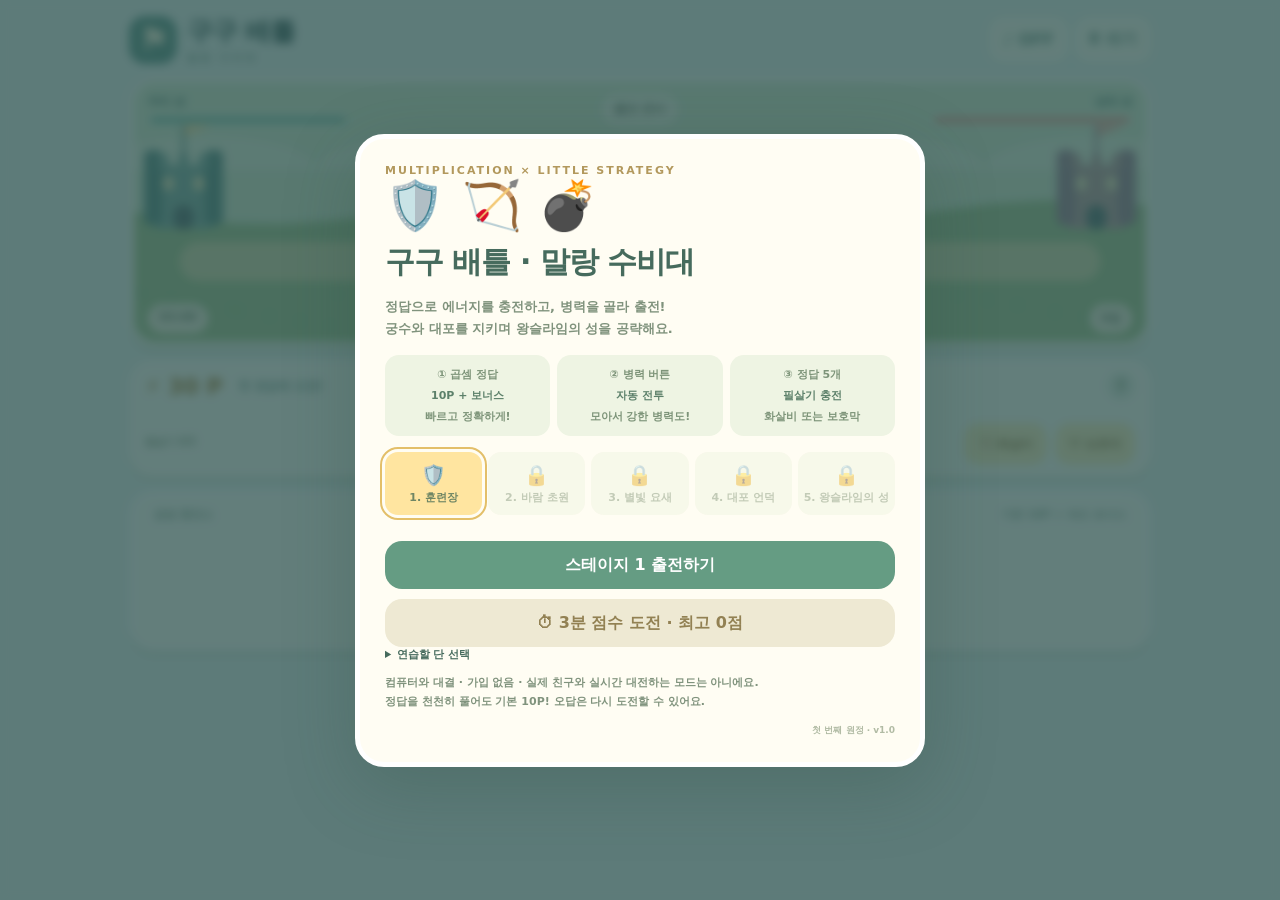
==== battle.html @ a647d6d7 "Add multiplication battle with stages and boss" ====
<!doctype html><html lang="ko"><head><meta charset="utf-8"><meta name="viewport" content="width=device-width,initial-scale=1,viewport-fit=cover"><title>구구 배틀 · 말랑 수비대</title><style>*{box-sizing:border-box}body{margin:0;background:#eaf3ed;color:#2f514d;font-family:'Malgun Gothic',system-ui,sans-serif;font-weight:600}button{font:inherit;cursor:pointer;border:0;touch-action:manipulation;-webkit-tap-highlight-color:transparent}button:focus-visible{outline:3px solid #418dce;outline-offset:3px}button:disabled{opacity:.42;cursor:default}.game{max-width:1050px;margin:auto;padding:14px}header{display:flex;justify-content:space-between;align-items:center;margin-bottom:12px}.logo{display:flex;align-items:center;gap:10px;font-size:26px;font-weight:1000;letter-spacing:-1px}.logo>span{background:#5c9585;color:#fff8dc;border-radius:16px;width:48px;height:48px;display:grid;place-items:center;font-size:31px}.logo small{display:block;font-size:10px;letter-spacing:3px;color:#7b9d8b;margin-top:2px}.top-actions{display:flex;gap:7px}.top-actions button{background:#fffdf0;color:#648b79;border-radius:15px;padding:12px 14px;min-height:42px}.battlefield{position:relative;border:5px solid #fffdf3;border-radius:27px;overflow:hidden;box-shadow:0 6px #d6e2d2;background:#d8e8bb}canvas{display:block;width:100%;height:260px}.battle-top{position:absolute;top:12px;left:14px;right:14px;display:flex;justify-content:space-between;align-items:start;gap:10px;pointer-events:none}.castle-status{width:25%;max-width:200px;font-size:11px;color:#3f6e5f}.castle-status span{display:block;margin-bottom:6px}.health{height:10px;background:#fff9e1;border:2px solid #fffdf5;border-radius:12px;overflow:hidden}.health i{display:block;height:100%;width:100%;background:#65b798;transition:width .2s}.enemy{text-align:right}.enemy .health i{background:#dd967e}.stage-name{font-size:12px;background:#fffbeecc;border-radius:20px;padding:7px 12px;text-align:center;color:#73836a}.battle-bottom{position:absolute;bottom:9px;left:14px;right:14px;display:flex;justify-content:space-between;gap:10px;font-size:12px;color:#607656}#timer,#score{background:#fff8e7e8;padding:6px 11px;border-radius:15px;font-weight:900}#battle-note{align-self:center;font-size:11px;text-align:center}.command{background:#fffdf4;border-radius:23px;margin-top:13px;padding:12px 16px;box-shadow:0 4px #d6e2d2}.resource{display:flex;align-items:center;gap:15px;margin-bottom:10px}.resource strong{color:#aa7d30;font-size:22px}.resource span{font-size:12px;color:#7b9d8d;flex:1}.resource button{border-radius:50%;width:28px;height:28px;background:#e5eee0;color:#738a68}.troops{display:grid;grid-template-columns:repeat(5,1fr);gap:8px}.troop{position:relative;border:2px solid #e4ead5;border-radius:17px;background:#f0f5e6;color:#547364;padding:8px 5px;min-height:86px;box-shadow:0 3px #dbe4cf}.troop .icon{display:block;font-size:27px;margin-bottom:3px}.troop b{display:block;font-size:12px}.troop small{display:block;font-size:11px;margin-top:4px;color:#ab8b50}.troop.locked{background:#edf0e7;box-shadow:none}.specials{display:flex;gap:8px;align-items:center;margin-top:13px}.specials button{padding:10px 14px;border-radius:15px;background:#fff0bd;color:#9f8046;font-size:12px;min-height:42px}.charge{flex:1;font-size:10px;color:#879a7c}.charge>div{display:flex;gap:4px;margin-top:5px}.charge i{height:8px;flex:1;border-radius:7px;background:#e9eedd}.charge i.on{background:#edbe5c}.quiz{background:#fffdf5;border:3px solid #fff;border-radius:25px;margin-top:13px;padding:14px 22px;box-shadow:0 5px #d6e2d2}.quiz-head{display:flex;justify-content:space-between;color:#89a28b;font-size:11px}.equation{text-align:center;font-size:46px;font-weight:1000;letter-spacing:2px;margin:8px 0 13px;color:#365d54}.answers{display:grid;grid-template-columns:repeat(3,1fr);gap:12px}.answer{border:3px solid #fff;border-radius:18px;background:#dff0dd;box-shadow:0 4px #bcd6ba;font-size:29px;color:#477562;min-height:62px;font-weight:900}.answer.wrong{background:#f2dcd1;box-shadow:none}.answer.correct{background:#ffe7a3;color:#94702d}.feedback{min-height:29px;text-align:center;font-size:12px;padding-top:11px;color:#7e9984}footer{font-size:10px;text-align:center;color:#92a290;margin-top:12px}dialog{width:min(570px,calc(100% - 24px));max-height:92dvh;overflow:auto;border:5px solid #fff;border-radius:29px;padding:25px;background:#fffdf3;color:#466b5d;box-shadow:0 20px 70px #294e4044}dialog::backdrop{background:#284d4db8;backdrop-filter:blur(5px)}dialog h1{font-size:30px;letter-spacing:-1px;margin:8px 0}dialog h2{margin:8px 0;font-size:24px}dialog p{font-size:13px;line-height:1.75;color:#80937d}dialog .eyebrow{font-size:11px;color:#b2985c;letter-spacing:2px}.hero-icon{font-size:48px}.stage-grid{display:grid;grid-template-columns:repeat(5,1fr);gap:6px;margin:16px 0}.stage-grid button{background:#edf2dd;border-radius:13px;min-height:63px;color:#6f8664;font-size:11px;padding:7px 3px}.stage-grid button.chosen{background:#ffe5a0;outline:2px solid #e3bf69}.stage-grid button b{display:block;font-size:20px;margin-bottom:3px}.primary,.secondary{width:100%;min-height:48px;border-radius:17px;padding:12px;margin-top:10px;background:#659c83;color:white}.secondary{background:#eee9d3;color:#928153}.instructions{display:grid;grid-template-columns:repeat(3,1fr);gap:7px;margin:14px 0}.instructions div{background:#eef4e3;border-radius:14px;text-align:center;padding:12px 4px;font-size:11px;color:#7d9479}.instructions b{display:block;color:#5c806a;margin:6px 0}.dan-options{display:flex;flex-wrap:wrap;gap:6px;margin:10px 0}.dan-options label{font-size:12px;border-radius:10px;background:#edf2df;padding:8px}.dan-options input{accent-color:#669e84}.record{padding:14px;background:#eff4e1;border-radius:17px;font-size:13px;line-height:1.8}.record strong{font-size:30px;color:#b49146}.muted{font-size:11px!important}.new-unit{text-align:center;background:#fff1c5;padding:15px;border-radius:20px;margin:15px 0}.new-unit .big{font-size:40px}.version{text-align:right;font-size:9px;color:#b1bba4;margin-top:12px}
@media(max-width:700px){.game{padding:8px;max-width:600px}header{margin-bottom:8px}.logo{font-size:22px}.logo>span{width:40px;height:40px;font-size:26px}.top-actions button{padding:9px 11px;font-size:11px;min-height:38px}.battlefield{border-width:3px;border-radius:22px}canvas{height:clamp(170px,29dvh,260px)}.battle-top{top:9px;left:10px;right:10px;gap:6px}.stage-name{font-size:10px;padding:6px 8px}.castle-status{width:27%;font-size:10px}.health{height:9px}.battle-bottom{left:9px;right:9px;bottom:7px;font-size:10px}#timer,#score{padding:5px 8px}#battle-note{font-size:9px;max-width:50%}.command{padding:10px;margin-top:9px;border-radius:20px}.resource{margin-bottom:7px;gap:10px}.resource strong{font-size:19px}.resource span{font-size:10px}.troops{gap:5px}.troop{min-height:73px;padding:6px 2px;border-radius:13px}.troop .icon{font-size:23px}.troop b{font-size:10px}.troop small{font-size:9px}.specials{gap:6px;margin-top:10px}.specials button{font-size:11px;padding:9px;min-height:39px}.quiz{margin-top:9px;padding:11px 13px;border-radius:21px}.equation{font-size:39px;margin:7px 0 12px}.quiz-head{font-size:9px}.answers{gap:8px}.answer{min-height:58px;font-size:27px;border-radius:15px}.feedback{font-size:11px;min-height:33px;padding-top:10px}footer{font-size:9px;margin-top:10px}dialog{padding:20px}dialog h1{font-size:27px}.stage-grid button{font-size:10px}.instructions div{font-size:10px}}
@media(max-height:700px) and (orientation:portrait){canvas{height:160px}.troop{min-height:65px}.troop .icon{font-size:19px}.equation{font-size:34px;margin:4px 0 8px}.answer{min-height:49px}.feedback{min-height:27px}.command{padding:8px}.specials{margin-top:7px}.quiz{padding:9px 12px}footer{display:none}}
@media(prefers-reduced-motion:reduce){*{transition:none!important}}
@media(min-width:701px) and (max-height:850px){.game{padding:10px}header{margin-bottom:8px}.logo{font-size:22px}.logo>span{width:40px;height:40px}canvas{height:190px}.command{padding:10px 14px;margin-top:10px}.resource{margin-bottom:7px}.troop{min-height:70px;padding:5px}.troop .icon{font-size:23px}.specials{margin-top:9px}.quiz{padding:10px 18px;margin-top:10px}.equation{font-size:36px;margin:5px 0 8px}.answer{min-height:53px}.feedback{min-height:27px;font-size:11px}footer{margin-top:9px}}
</style></head><body><div class="game"><header><div class="logo"><span>⚑</span><div>구구 배틀<small>말랑 수비대</small></div></div><div class="top-actions"><button id="sound" aria-label="소리 켜기">♪ OFF</button><button id="pause">Ⅱ 쉬기</button></div></header><section class="battlefield"><div class="battle-top"><div class="castle-status"><span>우리 성 <b id="hp-text"></b></span><div class="health"><i id="hp"></i></div></div><div class="stage-name" id="stage-name">출전 준비</div><div class="castle-status enemy"><span id="enemy-title">상대 성</span><div class="health"><i id="enemy-hp"></i></div></div></div><canvas id="field" aria-label="아군과 상대가 자동으로 전투하는 전장"></canvas><div class="battle-bottom"><span id="timer">03:00</span><span id="battle-note">곱셈으로 우리 수비대를 출전시켜요</span><span id="score">0점</span></div></section><section class="command"><div class="resource"><strong id="points">⚡ 30 P</strong><span id="combo">첫 정답에 도전!</span><button id="help">?</button></div><div class="troops" id="troops"></div><div class="specials"><div class="charge"><span>필살기 <b id="charge-text">0/5</b></span><div id="charge"></div></div><button id="rain">🏹 화살비</button><button id="shield">🛡 보호막</button></div></section><section class="quiz"><div class="quiz-head"><span>곱셈 충전소</span><span id="speed">기본 10P + 속도 보너스</span></div><div id="equation" class="equation">준비됐나요?</div><div class="answers" id="answers"></div><div class="feedback" id="feedback" role="status" aria-live="polite">정답을 맞히면 병력을 보낼 수 있어요.</div></section><footer>정확하게 풀고, 병력을 골라 출전! <span id="save-note">기록은 이 브라우저에 저장돼요.</span></footer></div><dialog id="dialog"></dialog><script>'use strict';
const Battle=(()=>{
 const units=[{name:'병사',icon:'🛡️',cost:12,hp:72,damage:11,range:31,speed:34,rate:1.15},{name:'궁수',icon:'🏹',cost:24,hp:48,damage:17,range:155,speed:27,rate:1.35},{name:'블래스터',icon:'🔫',cost:38,hp:68,damage:15,range:125,speed:29,rate:.65},{name:'대포',icon:'💣',cost:60,hp:115,damage:43,range:205,speed:17,rate:2.1,splash:65},{name:'로켓 포대',icon:'🚀',cost:90,hp:145,damage:78,range:235,speed:14,rate:3,splash:95}];
 const stages=['훈련장','바람 초원','별빛 요새','대포 언덕','왕슬라임의 성'];
 function fresh(stage=1,mode='campaign',dans=[2,3,4,5,6,7,8,9]){return{stage,mode,dans,time:180,elapsed:0,points:30,score:0,correct:0,attempts:0,combo:0,bestCombo:0,energy:0,hp:340,maxHp:340,enemyHp:170+stage*55,enemyMax:170+stage*55,army:[],shots:[],sparks:[],nextId:0,spawn:10,q:null,ended:null,shield:0,flash:0,wave:1,bossMade:false,bossDefeated:false,deployed:0};}
 function question(s,rng=Math.random){let a=s.dans[Math.floor(rng()*s.dans.length)],b=2+Math.floor(rng()*8),answer=a*b,wrong=[...new Set([answer+a,Math.max(1,answer-a),answer+b,Math.max(1,answer-b)])].filter(x=>x!==answer);let choices=[answer,...wrong.slice(0,2)];for(let i=2;i>0;i--){let j=Math.floor(rng()*(i+1));[choices[i],choices[j]]=[choices[j],choices[i]];}s.q={a,b,answer,choices,age:0,disabled:[],locked:false};return s.q;}
 function answer(s,n){let q=s.q;if(s.ended||!q||q.locked||!q.choices.includes(n)||q.disabled.includes(n))return null;s.attempts++;if(n!==q.answer){q.disabled.push(n);s.combo=0;return{ok:false,hint:q.disabled.length>=2?`${q.a}씩 ${q.b}묶음 = ${q.answer}`:`${q.a} × ${q.b-1} = ${q.a*(q.b-1)}, 여기에 ${q.a}을 더해요.`};}q.locked=true;s.correct++;s.combo++;s.bestCombo=Math.max(s.bestCombo,s.combo);let speed=q.disabled.length?0:q.age<=3?5:q.age<=6?2:0,combo=s.combo%5===0?8:s.combo%3===0?4:0,points=10+speed+combo;s.points+=points;s.score+=100+speed*10+combo*5;s.energy=Math.min(5,s.energy+1);return{ok:true,points,speed,combo};}
 function level(s){return s.mode==='challenge'?Math.min(5,1+Math.floor(s.elapsed/30)):s.stage;}
 function spawn(s,type,side=1,boss=false){let u=units[type],scale=side===1?1+(level(s)-1)*.12: .72+(s.stage-1)*.11+(s.wave-1)*.08,entity={id:s.nextId++,type,side,x:side===1?95:905,hp:u.hp*scale,max:u.hp*scale,damage:u.damage*scale,range:u.range,speed:u.speed,rate:u.rate,cool:.2,boss,hit:0};if(boss){entity.hp=entity.max=390;entity.damage=21;entity.speed=12;entity.range=44;entity.rate=1.5;}s.army.push(entity);return entity;}
 function deploy(s,type){if(s.ended||type<0||type>=level(s)||s.points<units[type].cost||s.army.filter(u=>u.side===1).length>=14)return false;s.points-=units[type].cost;s.deployed++;spawn(s,type);return true;}
 function special(s,type){if(s.ended||s.energy<5||!['rain','shield'].includes(type))return false;s.energy=0;s.flash=1.5;if(type==='shield')s.shield=9;else{for(let u of s.army)if(u.side===-1){u.hp-=u.boss?100:85;u.hit=.3;}s.enemyHp-=22;}return true;}
 function step(s,dt,rng=Math.random){if(s.ended)return;s.time=Math.max(0,s.time-dt);s.elapsed+=dt;if(s.q)s.q.age+=dt;s.shield=Math.max(0,s.shield-dt);s.flash=Math.max(0,s.flash-dt);s.spawn-=dt;
 if(s.stage===5&&!s.bossMade){spawn(s,0,-1,true);s.bossMade=true;}
 if(s.spawn<=0){let limit=s.mode==='challenge'?level(s):s.stage;spawn(s,Math.floor(rng()*Math.min(limit,3)),-1);s.spawn=Math.max(3.6,8-s.stage*.5-s.wave*.2);}
 for(let u of s.army){if(u.hp<=0)continue;u.cool-=dt;u.hit=Math.max(0,u.hit-dt);let targets=s.army.filter(v=>v.side!==u.side&&v.hp>0).sort((a,b)=>Math.abs(a.x-u.x)-Math.abs(b.x-u.x)),target=targets[0],castle=u.side===1?925:75,distance=target?Math.abs(target.x-u.x):Math.abs(castle-u.x);if(distance<=u.range){if(u.cool<=0){u.cool=u.rate;let damage=u.damage*(u.side===-1&&s.shield>0?.25:1),tx=target?target.x:castle;s.shots.push({x:u.x,to:tx,side:u.side,type:u.type,life:.28,max:.28});if(target){target.hp-=damage;target.hit=.25;if(units[u.type].splash)for(let v of targets.slice(1))if(Math.abs(v.x-target.x)<units[u.type].splash)v.hp-=damage*.55;}else if(u.side===1)s.enemyHp-=damage;else s.hp-=damage;}}else u.x+=u.side*u.speed*dt;}
 s.army=s.army.filter(u=>{if(u.hp>0)return true;if(u.side===-1){s.score+=u.boss?400:20;if(u.boss)s.bossDefeated=true;s.sparks.push({x:u.x,life:.6});}return false;});for(let a of s.shots)a.life-=dt;s.shots=s.shots.filter(a=>a.life>0);for(let a of s.sparks)a.life-=dt;s.sparks=s.sparks.filter(a=>a.life>0);
 if(s.hp<=0)s.ended='defeat';else if(s.enemyHp<=0&&(!s.bossMade||s.bossDefeated)){if(s.mode==='challenge'){s.score+=300;s.wave++;s.enemyMax+=55;s.enemyHp=s.enemyMax;s.points+=20;}else{s.score+=Math.round(s.time)*3+300;s.ended='victory';}}else if(s.time<=0)s.ended=s.mode==='challenge'?'complete':'timeout';
 }
 return{units,stages,fresh,question,answer,level,spawn,deploy,special,step};
})();
if(typeof module!=='undefined')module.exports=Battle;
</script><script>'use strict';
const $=id=>document.getElementById(id),KEY='gugu-battle-v1';let store={unlocked:1,best:0,stars:{},dans:[2,3,4,5,6,7,8,9]},storage=true;
try{let old=JSON.parse(localStorage.getItem(KEY)||'null');if(old)store={...store,...old};}catch(e){storage=false;}
store.unlocked=Math.max(1,Math.min(5,Number(store.unlocked)||1));store.dans=store.dans.filter(n=>Number.isInteger(n)&&n>=2&&n<=9);if(!store.dans.length)store.dans=[2,3,4,5,6,7,8,9];
let spriteScale=1;let s=null,selected=store.unlocked,paused=true,last=0,waitNext=0,finished=false,audio=null,sound=false,notice='',lastUI='',troopUI='',answerUI='',remainingUI='';const canvas=$('field'),ctx=canvas.getContext('2d'),dialog=$('dialog');
function save(){try{localStorage.setItem(KEY,JSON.stringify(store));}catch(e){storage=false;}$('save-note').textContent=storage?'기록은 이 브라우저에 저장돼요.':'저장 불가 · 현재 게임은 계속할 수 있어요.';}
function beep(freq=660){if(!sound)return;try{audio ||= new (window.AudioContext||window.webkitAudioContext)();audio.resume();let o=audio.createOscillator(),g=audio.createGain();o.connect(g);g.connect(audio.destination);o.frequency.value=freq;g.gain.setValueAtTime(.035,audio.currentTime);g.gain.exponentialRampToValueAtTime(.001,audio.currentTime+.12);o.start();o.stop(audio.currentTime+.12);}catch(e){}}
function show(html){paused=true;dialog.innerHTML=html;dialog.showModal();}
function close(){dialog.close();paused=!s||!!s.ended;last=performance.now();}
function menu(){show(`<div class="eyebrow">MULTIPLICATION × LITTLE STRATEGY</div><div class="hero-icon">🛡️ 🏹 💣</div><h1>구구 배틀 · 말랑 수비대</h1><p>정답으로 에너지를 충전하고, 병력을 골라 출전!<br>궁수와 대포를 지키며 왕슬라임의 성을 공략해요.</p><div class="instructions"><div>① 곱셈 정답<b>10P + 보너스</b>빠르고 정확하게!</div><div>② 병력 버튼<b>자동 전투</b>모아서 강한 병력도!</div><div>③ 정답 5개<b>필살기 충전</b>화살비 또는 보호막</div></div><div class="stage-grid">${Battle.stages.map((name,i)=>`<button data-stage="${i+1}" class="${selected===i+1?'chosen':''}" ${i+1>store.unlocked?'disabled':''}><b>${i+1>store.unlocked?'🔒':Battle.units[i].icon}</b>${i+1}. ${name}${store.stars[i+1]?' ★':''}</button>`).join('')}</div><button class="primary" data-action="start">스테이지 ${selected} 출전하기</button><button class="secondary" data-action="challenge">⏱ 3분 점수 도전 · 최고 ${store.best.toLocaleString()}점</button><details><summary class="muted">연습할 단 선택</summary><div class="dan-options">${[2,3,4,5,6,7,8,9].map(n=>`<label><input name="dan" type="checkbox" value="${n}" ${store.dans.includes(n)?'checked':''}>${n}단</label>`).join('')}</div><p class="muted">다음 출전에 적용해요. 기록 경쟁은 같은 단으로 비교해요.</p></details><p class="muted">컴퓨터와 대결 · 가입 없음 · 실제 친구와 실시간 대전하는 모드는 아니에요.<br>정답을 천천히 풀어도 기본 10P! 오답은 다시 도전할 수 있어요.</p><div class="version">첫 번째 원정 · v1.0</div>`);}
function start(mode){let ds=[...dialog.querySelectorAll('input[name=dan]:checked')].map(n=>+n.value);if(dialog.querySelector('input[name=dan]')){if(!ds.length){let p=document.createElement('p');p.textContent='연습할 단을 하나 이상 골라 주세요.';dialog.append(p);return;}store.dans=ds;}save();s=Battle.fresh(mode==='challenge'?1:selected,mode,store.dans);Battle.question(s);finished=false;waitNext=0;lastUI=troopUI=answerUI='';notice='병사 버튼을 눌러 첫 수비대를 보내세요!';close();render();}
function choose(n){if(paused||waitNext>0||!s)return;let r=Battle.answer(s,n);if(!r)return;if(r.ok){waitNext=.45;notice='정답! +'+r.points+'P'+(r.speed?' · 속도 +'+r.speed:'')+(r.combo?' · 콤보 +'+r.combo:'');beep(720);answerUI='';}else{notice='다시 생각해요 · '+r.hint;beep(260);answerUI='';}render();}
function render(){if(!s)return;let lv=Battle.level(s);$('points').textContent='⚡ '+s.points+' P';$('combo').textContent=s.combo?s.combo+'연속 정답'+(s.combo>=3?' 🔥':''):'정확하게 풀어 충전!';$('hp-text').textContent=Math.max(0,Math.ceil(s.hp));$('hp').style.width=Math.max(0,s.hp/s.maxHp*100)+'%';$('enemy-hp').style.width=Math.max(0,s.enemyHp/s.enemyMax*100)+'%';$('enemy-title').textContent=s.stage===5?'왕슬라임의 성':'상대 성';$('stage-name').textContent=s.mode==='challenge'?'점수 도전 · 전투력 Lv.'+lv:'STAGE '+s.stage+' · '+Battle.stages[s.stage-1];$('timer').textContent=String(Math.floor(Math.ceil(s.time)/60)).padStart(2,'0')+':'+String(Math.ceil(s.time)%60).padStart(2,'0');$('score').textContent=s.score.toLocaleString()+'점';$('battle-note').textContent=s.shield>0?'보호막! 피해 75% 감소 · '+Math.ceil(s.shield)+'초':s.bossMade&&!s.bossDefeated?'왕슬라임 등장! 병사로 앞을 지켜요.':'아군 전투력 +'+Math.round((lv-1)*12)+'% · '+(s.mode==='challenge'?'공세 '+s.wave:Battle.units[lv-1].name+'까지 출전');
 let tu=lv+'|'+Battle.units.map((u,i)=>s.points>=u.cost?'1':'0').join('')+'|'+(s.army.filter(u=>u.side===1).length>=14);if(tu!==troopUI){troopUI=tu;$('troops').innerHTML=Battle.units.map((u,i)=>`<button class="troop ${i>=lv?'locked':''}" data-unit="${i}" ${i>=lv||s.points<u.cost||s.army.filter(u=>u.side===1).length>=14?'disabled':''} aria-label="${u.name} 출전 ${i>=lv?'잠김':u.cost+' 포인트'}"><span class="icon">${i>=lv?'🔒':u.icon}</span><b>${u.name}</b><small>${i>=lv?'Lv.'+(i+1)+' 해금':u.cost+' P'}</small></button>`).join('');}
 $('charge-text').textContent=s.energy+'/5';$('charge').innerHTML=Array.from({length:5},(_,i)=>`<i class="${i<s.energy?'on':''}"></i>`).join('');$('rain').disabled=$('shield').disabled=s.energy<5;let q=s.q;if(q){$('equation').textContent=q.a+' × '+q.b+' = ?';$('speed').textContent=q.locked?'충전 완료!':q.age<=3?'⚡ 빠른 정답 +5P':q.age<=6?'⚡ 정답 보너스 +2P':'차근차근 · 정답은 기본 10P';let au=q.a+'|'+q.b+'|'+q.choices+'|'+q.disabled+'|'+q.locked;if(au!==answerUI){answerUI=au;$('answers').innerHTML=q.choices.map(n=>`<button class="answer ${q.disabled.includes(n)?'wrong':''} ${q.locked&&n===q.answer?'correct':''}" data-answer="${n}" ${q.disabled.includes(n)||q.locked?'disabled':''}>${n}</button>`).join('');}}$('feedback').textContent=notice;}
function result(){if(finished)return;finished=true;paused=true;let win=s.ended==='victory',accuracy=s.attempts?Math.round(s.correct/s.attempts*100):0;if(win){store.stars[s.stage]=true;store.unlocked=Math.max(store.unlocked,Math.min(5,s.stage+1));}if(s.mode==='challenge')store.best=Math.max(store.best,s.score);save();let next=win&&s.stage<5;show(`<div class="hero-icon">${win?'🏆':s.ended==='complete'?'⭐':'🛡️'}</div><h1>${win?s.stage===5?'왕슬라임 공략 성공!':'스테이지 승리!':s.ended==='complete'?'3분 도전 완료!':s.ended==='timeout'?'작전 시간 종료':'다음 작전에서 다시 도전!'}</h1><div class="record"><strong>${s.score.toLocaleString()}점</strong><br>정답 ${s.correct}개 · 정답률 ${accuracy}%<br>최고 ${s.bestCombo}연속 정답 · 병력 ${s.deployed}회 출전</div>${next?`<div class="new-unit"><div class="big">${Battle.units[s.stage].icon}</div><b>${Battle.units[s.stage].name} 해금!</b><p>다음 스테이지에서 아군 체력·공격력도 12%p 상승해요.</p></div>`:win?'<p>모든 병종이 열렸어요. 이제 3분 도전에서 최고 점수에 도전해요!</p>':'<p>병사로 앞을 지키고, 궁수·대포를 뒤에 배치해 보세요.<br>필살기는 정답 5개마다 다시 충전돼요.</p>'}<button class="primary" data-action="${next?'next':'retry'}">${next?'다음 스테이지로':'같은 조건으로 다시 도전'}</button><button class="secondary" data-action="menu">작전 지도</button>`);}
function help(){show('<h2>작전 설명서</h2><p>① 곱셈 정답으로 기본 10P를 얻어요. 첫 시도에서 3초 안에 맞히면 +5P, 6초 안에는 +2P예요.</p><p>② 3연속 정답마다 +4P, 5연속 정답마다 +8P예요. 오답은 포인트 차감 없이 다시 도전! 연속 기록은 새로 시작해요.</p><p>③ 병력 버튼을 눌러 출전시켜요. 병사는 앞에서 버티고, 궁수와 대포는 뒤에서 공격해요. 한 번에 아군 14명까지 출전할 수 있어요.</p><p>④ 정답 5개로 필살기를 충전해요. 화살비는 적 전체 공격, 보호막은 9초 동안 받는 피해를 75% 줄여요. 하나를 쓰면 다시 충전해야 해요.</p><p>⑤ 스테이지가 오르면 새 병종과 전투력 보너스가 열려요. 마지막 성에는 왕슬라임이 등장해요!</p><p>3분 도전에서는 30초마다 병종이 열려요. 성을 공략하면 다음 공세! 점수는 포인트를 사용해도 줄지 않아요.</p><button class="primary" data-action="resume">전투로 돌아가기</button>');}
document.addEventListener('click',e=>{let b=e.target.closest('button');if(!b||b.disabled)return;if(b.dataset.answer!==undefined)return choose(+b.dataset.answer);if(b.dataset.unit!==undefined){if(!paused&&Battle.deploy(s,+b.dataset.unit)){notice=Battle.units[+b.dataset.unit].name+' 출전!';beep(450);render();}return;}if(b.dataset.stage){selected=+b.dataset.stage;menu();return;}let a=b.dataset.action;if(a==='start')start('campaign');if(a==='challenge')start('challenge');if(a==='menu')menu();if(a==='resume')close();if(a==='retry'){selected=s.stage;start(s.mode);}if(a==='next'){selected=Math.min(5,s.stage+1);start('campaign');}});
$('rain').onclick=()=>{if(!paused&&Battle.special(s,'rain')){notice='화살비! 모든 적에게 집중 공격!';beep(900);render();}};$('shield').onclick=()=>{if(!paused&&Battle.special(s,'shield')){notice='보호막! 9초 동안 아군과 성을 보호해요.';beep(520);render();}};$('help').onclick=()=>{if(s&&!s.ended)help();};$('pause').onclick=()=>{if(!s||s.ended)return menu();show('<h2>잠시 쉬어 가요</h2><p>전투와 문제 시간이 모두 멈췄어요.</p><button class="primary" data-action="resume">계속하기</button><button class="secondary" data-action="menu">작전 지도 · 현재 전투 나가기</button>');};$('sound').onclick=()=>{sound=!sound;$('sound').textContent=sound?'♪ ON':'♪ OFF';$('sound').setAttribute('aria-label',sound?'소리 끄기':'소리 켜기');beep();};dialog.addEventListener('cancel',e=>{e.preventDefault();if(s&&!s.ended)close();});document.addEventListener('visibilitychange',()=>{if(document.hidden&&s&&!s.ended&&!dialog.open)$('pause').click();});
function round(x,y,w,h,r,color){ctx.fillStyle=color;ctx.beginPath();ctx.roundRect(x,y,w,h,r);ctx.fill();}
function dot(x,y,r,color){ctx.fillStyle=color;ctx.beginPath();ctx.arc(x,y,r,0,Math.PI*2);ctx.fill();}
const palettes=[['#d9ecce','#a4c68b','#84b485'],['#e9edc1','#bbcc86','#96b474'],['#dddcef','#b4bdd4','#8d9bb8'],['#eddfc5','#c6b08a','#a99473'],['#dcd9ee','#acacd0','#8d8fb3']];
function castle(x,side,lv){let color=side===1?'#7eada0':'#bd9b9b',trim=side===1?'#568b81':'#9f7f90',y=116;ctx.save();ctx.translate(x,y);ctx.scale(Math.max(1,spriteScale*.8),1);round(-31,-33,62,64,7,color);round(-39,-48,18,75,6,trim);round(21,-48,18,75,6,trim);for(let j=-1;j<=1;j++)round(j*20-5,-44,10,15,2,color);round(-10,7,20,25,10,'#526b6c');round(-20,-21,10,13,4,'#f5edbc');round(10,-21,10,13,4,'#f5edbc');ctx.strokeStyle=trim;ctx.lineWidth=3;ctx.beginPath();ctx.moveTo(0,-41);ctx.lineTo(0,-78-lv*2);ctx.stroke();ctx.fillStyle=side===1?'#ffe2a0':'#eeae9d';ctx.beginPath();ctx.moveTo(1,-79-lv*2);ctx.lineTo(27,-70-lv*2);ctx.lineTo(1,-60-lv*2);ctx.fill();if(lv>=3){dot(-30,-53,10,'#fff0b9');dot(30,-53,10,'#fff0b9');}if(lv>=5){ctx.fillStyle='#e9c370';ctx.font='22px sans-serif';ctx.textAlign='center';ctx.fillText('♛',0,-43);}ctx.restore();}
function unit(u,t){let y=147+(u.id%3)*8,bob=Math.sin(t*.006+u.id)*1.5;ctx.save();ctx.translate(u.x,y+bob);ctx.scale(u.side*spriteScale,1);let body=u.side===1?'#73ad9a':'#dba08c',dark=u.side===1?'#4f887e':'#ad817c';dot(0,7,13,'#375c4220');if(u.boss){ctx.fillStyle='#a99aca';ctx.beginPath();ctx.ellipse(0,-12,29,33,0,Math.PI,Math.PI*2);ctx.lineTo(29,10);ctx.quadraticCurveTo(0,20,-29,10);ctx.closePath();ctx.fill();dot(-10,-9,3,'#615976');dot(10,-9,3,'#615976');ctx.fillStyle='#f0cf7c';ctx.beginPath();ctx.moveTo(-17,-44);ctx.lineTo(-17,-56);ctx.lineTo(-5,-50);ctx.lineTo(0,-61);ctx.lineTo(6,-50);ctx.lineTo(17,-56);ctx.lineTo(17,-44);ctx.fill();round(-27,-72,54,5,3,'#eee5fa');round(-27,-72,54*Math.max(0,u.hp/u.max),5,3,'#ad80c9');ctx.restore();return;}
 if(u.type>=3){round(-16,-9,31,17,5,body);dot(-10,10,7,dark);dot(11,10,7,dark);ctx.save();ctx.rotate(-.2);round(0,-15,31,11,4,dark);ctx.restore();if(u.type===4){round(-14,-23,35,10,4,'#d9be72');round(-14,-35,35,10,4,'#e4ce93');}}else{round(-9,-12,18,23,6,body);round(-9,9,7,9,3,dark);round(3,9,7,9,3,dark);dot(0,-20,11,'#f4dcb7');round(-12,-31,24,12,5,dark);dot(4,-20,1.5,'#4c625c');if(u.type===0){round(8,-10,13,21,6,'#d8e3bd');ctx.strokeStyle='#d4bd7d';ctx.lineWidth=3;ctx.beginPath();ctx.moveTo(17,-9);ctx.lineTo(24,-28);ctx.stroke();}if(u.type===1){ctx.strokeStyle='#bca472';ctx.lineWidth=3;ctx.beginPath();ctx.arc(12,-12,14,-1.3,1.3);ctx.stroke();}if(u.type===2)round(6,-12,26,8,3,'#d8c78e');}
 if(u.hit>0){ctx.globalAlpha=.5;dot(0,-10,19,'#fff8cd');ctx.globalAlpha=1;}round(-14,-43,28,4,2,'#fff8de');round(-14,-43,28*Math.max(0,u.hp/u.max),4,2,body);ctx.restore();}
function draw(t){let w=canvas.clientWidth,h=canvas.clientHeight,dpr=Math.min(devicePixelRatio||1,2);if(canvas.width!==Math.round(w*dpr)||canvas.height!==Math.round(h*dpr)){canvas.width=Math.round(w*dpr);canvas.height=Math.round(h*dpr);}spriteScale=Math.min(2.1,1000/w);ctx.setTransform(w/1000*dpr,0,0,h/260*dpr,0,0);let lv=s?Battle.level(s):1,p=palettes[lv-1];ctx.fillStyle=p[0];ctx.fillRect(0,0,1000,260);ctx.fillStyle='#fffdf25c';for(let j=0;j<5;j++){ctx.beginPath();ctx.ellipse(70+j*220,88,110,34,0,Math.PI,0);ctx.fill();}ctx.fillStyle=p[1];ctx.beginPath();ctx.moveTo(0,140);for(let x=0;x<=1000;x+=50)ctx.lineTo(x,130+Math.sin(x*.012)*12);ctx.lineTo(1000,260);ctx.lineTo(0,260);ctx.fill();round(45,160,910,39,20,'#f5e6b9a6');for(let j=0;j<38;j++){let x=(j*97)%1000,y=210+(j*17)%35;dot(x,y,2,p[2]);}castle(49,1,lv);castle(951,-1,s?.stage||1);if(s){for(let u of s.army)unit(u,t);for(let b of s.shots){let f=1-b.life/b.max,x=b.x+(b.to-b.x)*f;ctx.strokeStyle=b.side===1?'#fff5c4':'#b57782';ctx.lineWidth=b.type>=3?5:2;ctx.beginPath();ctx.moveTo(x-9*b.side,139);ctx.lineTo(x,136);ctx.stroke();dot(x,136,b.type>=3?4:2,'#f9e3a1');}for(let a of s.sparks){ctx.globalAlpha=a.life/.6;for(let k=0;k<5;k++)dot(a.x+Math.cos(k*1.25)*(1-a.life)*32,150+Math.sin(k*1.25)*(1-a.life)*25,4,'#fff8ca');ctx.globalAlpha=1;}if(s.shield>0){ctx.strokeStyle='#e6fff0b0';ctx.lineWidth=5;ctx.beginPath();ctx.ellipse(62,140,57,78,0,Math.PI,0);ctx.stroke();}if(s.flash>0&&!s.shield){ctx.strokeStyle='#fff9c7';ctx.lineWidth=3;for(let j=0;j<12;j++){let x=200+j*66,y=(t*.4+j*29)%140;ctx.beginPath();ctx.moveTo(x,y);ctx.lineTo(x-12,y+22);ctx.stroke();}}}}
function frame(t){let dt=Math.min(.05,(t-last)/1000)||0;last=t;if(s&&!paused&&!s.ended){Battle.step(s,dt);if(waitNext>0){waitNext-=dt;if(waitNext<=0){Battle.question(s);answerUI='';}}render();if(s.ended)result();}draw(t);requestAnimationFrame(frame);}save();menu();requestAnimationFrame(frame);

</script></body></html>
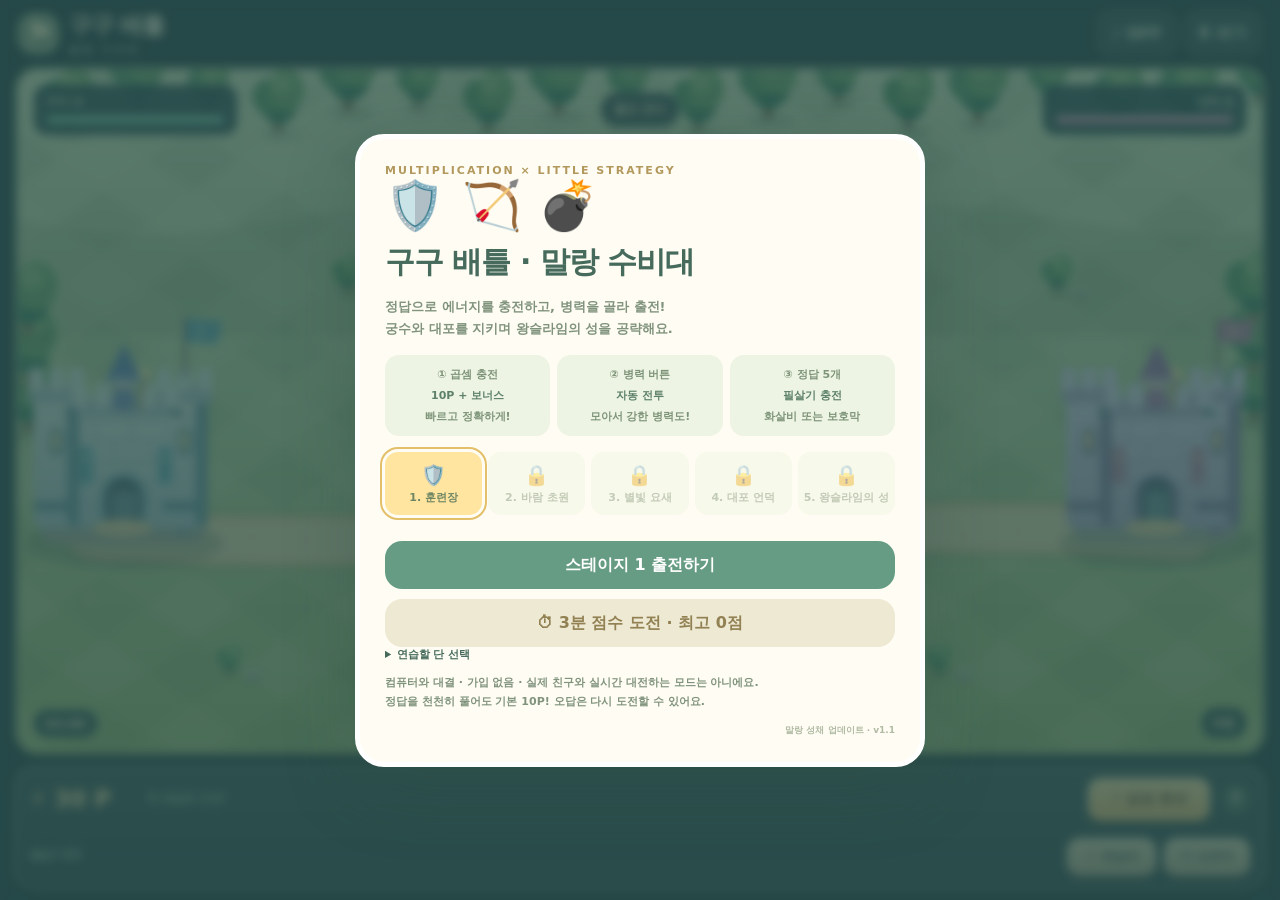
==== commit 0d0961e3: "Expand battlefield with toy castles and quiz popup" ====
--- a/battle.html
+++ b/battle.html
@@ -3,7 +3,11 @@
 @media(max-height:700px) and (orientation:portrait){canvas{height:160px}.troop{min-height:65px}.troop .icon{font-size:19px}.equation{font-size:34px;margin:4px 0 8px}.answer{min-height:49px}.feedback{min-height:27px}.command{padding:8px}.specials{margin-top:7px}.quiz{padding:9px 12px}footer{display:none}}
 @media(prefers-reduced-motion:reduce){*{transition:none!important}}
 @media(min-width:701px) and (max-height:850px){.game{padding:10px}header{margin-bottom:8px}.logo{font-size:22px}.logo>span{width:40px;height:40px}canvas{height:190px}.command{padding:10px 14px;margin-top:10px}.resource{margin-bottom:7px}.troop{min-height:70px;padding:5px}.troop .icon{font-size:23px}.specials{margin-top:9px}.quiz{padding:10px 18px;margin-top:10px}.equation{font-size:36px;margin:5px 0 8px}.answer{min-height:53px}.feedback{min-height:27px;font-size:11px}footer{margin-top:9px}}
-</style></head><body><div class="game"><header><div class="logo"><span>⚑</span><div>구구 배틀<small>말랑 수비대</small></div></div><div class="top-actions"><button id="sound" aria-label="소리 켜기">♪ OFF</button><button id="pause">Ⅱ 쉬기</button></div></header><section class="battlefield"><div class="battle-top"><div class="castle-status"><span>우리 성 <b id="hp-text"></b></span><div class="health"><i id="hp"></i></div></div><div class="stage-name" id="stage-name">출전 준비</div><div class="castle-status enemy"><span id="enemy-title">상대 성</span><div class="health"><i id="enemy-hp"></i></div></div></div><canvas id="field" aria-label="아군과 상대가 자동으로 전투하는 전장"></canvas><div class="battle-bottom"><span id="timer">03:00</span><span id="battle-note">곱셈으로 우리 수비대를 출전시켜요</span><span id="score">0점</span></div></section><section class="command"><div class="resource"><strong id="points">⚡ 30 P</strong><span id="combo">첫 정답에 도전!</span><button id="help">?</button></div><div class="troops" id="troops"></div><div class="specials"><div class="charge"><span>필살기 <b id="charge-text">0/5</b></span><div id="charge"></div></div><button id="rain">🏹 화살비</button><button id="shield">🛡 보호막</button></div></section><section class="quiz"><div class="quiz-head"><span>곱셈 충전소</span><span id="speed">기본 10P + 속도 보너스</span></div><div id="equation" class="equation">준비됐나요?</div><div class="answers" id="answers"></div><div class="feedback" id="feedback" role="status" aria-live="polite">정답을 맞히면 병력을 보낼 수 있어요.</div></section><footer>정확하게 풀고, 병력을 골라 출전! <span id="save-note">기록은 이 브라우저에 저장돼요.</span></footer></div><dialog id="dialog"></dialog><script>'use strict';
+/* Castle update: the battlefield owns the screen, maths opens on demand. */
+html,body{height:100%;overflow:hidden}body{background:#233f3d;color:#eaf0d4}.game{height:100dvh;max-width:1440px;padding:10px 14px;display:flex;flex-direction:column;gap:9px}header{flex:0 0 44px;margin:0;padding:0 4px}.logo{font-size:23px;color:#f7efd3}.logo>span{width:41px;height:41px;background:#89a27c;color:#fff1c5;border:2px solid #b7c79b}.logo small{color:#a9bda3}.top-actions button{background:#385551;color:#e8efd0;border:1px solid #637a65;box-shadow:0 3px #1b3633;border-radius:13px}.battlefield{flex:1;min-height:160px;border:4px solid #758c6e;border-radius:24px;box-shadow:0 5px #172f2c;background:#aac177}canvas{width:100%;height:100%;min-height:0}.battle-top{top:14px;left:15px;right:15px;align-items:center}.castle-status{padding:9px 12px;background:#284a48e8;border:1px solid #a3b791;border-radius:14px;color:#f9efd0;max-width:205px;width:25%;box-shadow:0 3px #24423b33}.castle-status span{margin-bottom:6px}.health{height:10px;background:#1f3738;border:1px solid #51685b}.health i{background:linear-gradient(#9fe4b4,#5aab94)}.enemy .health i{background:linear-gradient(#efb6bd,#bb7d9b)}.stage-name{background:#314b4cf0;border:2px solid #8da17a;color:#fff0c2;box-shadow:0 3px #25403655;font-size:12px;font-weight:900}.battle-bottom{bottom:13px;left:15px;right:15px;align-items:center;color:#f8f0ce}.battle-bottom>span{background:#294b46e8;border:1px solid #91a478;border-radius:14px;padding:7px 12px}#timer,#score{background:#294b46e8;color:#fff0ba;font-size:13px}#battle-note{font-size:11px}.command{flex:0 0 auto;margin:0;background:linear-gradient(#3d5751,#304b48);border:2px solid #6f8266;border-radius:21px;box-shadow:0 4px #193531;padding:11px 14px;color:#ecedd2}.resource{gap:12px;margin-bottom:9px}.resource strong{color:#ffe3a0;font-size:23px;min-width:105px}.resource span{color:#afc3a1;font-size:11px}.resource button{background:#54705e;color:#e9efd4}.resource .charge-open{width:auto;min-height:41px;border-radius:13px;padding:10px 21px;background:linear-gradient(#ffe3a1,#ebbd69);border:2px solid #ffebba;box-shadow:0 3px #a17943;color:#735538;font-size:14px;white-space:nowrap}.troops{gap:9px}.troop{background:linear-gradient(#6d8d79,#496c62);border:2px solid #9db18a;border-bottom:4px solid #294a44;box-shadow:inset 0 2px #ffffff22,0 3px #1c3832;color:#fff2d1;border-radius:16px;min-height:75px;padding:6px}.troop .icon{font-size:26px;filter:drop-shadow(0 3px 1px #183e3444)}.troop b{font-size:12px}.troop small{color:#ffe1a0}.troop.locked{background:#314b47;border:2px solid #5f7460;color:#a0b09a;opacity:.65}.troop.locked small{color:#a2b49c}.specials{margin-top:10px}.specials button{background:linear-gradient(#ddd3ad,#b9b18c);border:1px solid #f2e4b9;border-bottom:3px solid #8f856c;color:#4e5d52;border-radius:13px;min-height:39px;padding:8px 16px}.charge{color:#bed0ac}.charge i{background:#24443d;border:1px solid #6b805e;height:9px}.charge i.on{background:#f6cf79;border-color:#ffe5a2}.specials button:disabled{opacity:.45}footer{display:none}.quiz{width:min(470px,calc(100% - 24px));margin:auto!important;padding:22px!important;border:5px solid #fff9df;background:#fffdf1;border-radius:27px;box-shadow:0 15px 0 #193d4333,0 30px 90px #152c4d66;color:#405e52;max-height:calc(100dvh - 26px);overflow:auto}.quiz::backdrop{background:#173d419c;backdrop-filter:blur(4px)}.quiz-title{display:flex;align-items:center;justify-content:space-between;gap:10px}.quiz-title strong{font-size:19px;color:#6e9273}.quiz-title button{padding:9px 11px;border-radius:12px;min-height:40px;background:#e6edda;color:#7d8c70;font-size:10px}.quiz-rule{font-size:10px;margin:12px 0 18px;color:#99a489}.quiz-head{font-size:11px}.quiz-head>span:first-child{display:none}.equation{font-size:52px;margin:21px 0 24px}.answers{gap:10px}.answer{min-height:72px;font-size:31px;border-radius:18px}.feedback{min-height:48px;font-size:12px;padding-top:18px}.quiz-wallet{margin-top:10px;text-align:center;font-size:12px;background:#fff0bf;border-radius:13px;padding:10px;color:#a18a52}#dialog{color:#466b5d}.command button:disabled{cursor:default}
+@media(max-width:700px){.game{padding:6px;gap:7px}header{flex-basis:40px;padding:0 3px}.logo{font-size:20px}.logo>span{width:37px;height:37px}.logo small{font-size:8px}.battlefield{border-width:3px;border-radius:20px;min-height:140px}canvas{height:100%;min-height:0}.battle-top{left:8px;right:8px;top:9px;gap:5px}.castle-status{padding:7px 8px;border-radius:11px;width:27%;font-size:9px}.stage-name{font-size:9px;border-width:1px;padding:8px 6px;max-width:43%}.battle-bottom{left:8px;right:8px;bottom:9px;gap:5px}.battle-bottom>span{padding:6px 7px}#timer,#score{font-size:10px}#battle-note{font-size:9px;max-width:56%}.command{padding:9px;border-radius:18px}.resource{gap:6px;margin-bottom:9px}.resource strong{font-size:19px;min-width:85px}.resource span{font-size:9px}.resource .charge-open{min-height:39px;padding:8px 12px;font-size:12px;border-radius:12px}.resource #help{width:26px;height:26px;flex-shrink:0}.troops{gap:5px}.troop{min-height:71px;padding:5px 1px;border-radius:12px;border-width:1px;border-bottom-width:3px}.troop .icon{font-size:24px}.troop b{font-size:10px}.troop small{font-size:9px}.specials{gap:6px;margin-top:9px}.specials button{font-size:10px;padding:7px 10px;min-height:35px}.charge{font-size:9px}.quiz{padding:19px!important}.quiz-title strong{font-size:17px}.equation{font-size:45px;margin:22px 0}.answer{min-height:68px;font-size:29px}.feedback{font-size:11px}.top-actions button{padding:9px 10px;font-size:10px}}
+@media(max-height:500px) and (orientation:landscape){.game{gap:5px;padding:5px 8px}header{flex-basis:32px}.logo{font-size:18px}.logo>span{width:30px;height:30px}.logo small{display:none}.top-actions button{min-height:29px;padding:6px 9px}.command{padding:7px 10px;display:grid;grid-template-columns:190px 1fr 175px;align-items:center;gap:12px}.resource{flex-wrap:wrap;margin:0;gap:5px}.resource strong{font-size:17px;min-width:90px}.resource span{display:none}.resource .charge-open{font-size:10px;min-height:31px;padding:7px}.resource #help{display:none}.troop{min-height:60px;padding:4px}.troop .icon{font-size:20px}.troop b,.troop small{font-size:9px}.specials{display:grid;grid-template-columns:1fr 1fr;gap:5px;margin:0}.charge{grid-column:1/-1}.specials button{min-height:29px;padding:5px;font-size:9px}.battlefield{min-height:100px}.battle-top{top:6px}.castle-status{padding:5px 8px}.quiz{width:430px;padding:13px!important}.quiz-rule{margin:6px 0 10px}.equation{font-size:36px;margin:8px 0 12px}.answer{min-height:48px}.feedback{min-height:30px;padding-top:10px}.quiz-wallet{padding:7px}}
+</style></head><body><div class="game"><header><div class="logo"><span>⚑</span><div>구구 배틀<small>말랑 수비대</small></div></div><div class="top-actions"><button id="sound" aria-label="소리 켜기">♪ OFF</button><button id="pause">Ⅱ 쉬기</button></div></header><section class="battlefield"><div class="battle-top"><div class="castle-status"><span>우리 성 <b id="hp-text"></b></span><div class="health"><i id="hp"></i></div></div><div class="stage-name" id="stage-name">출전 준비</div><div class="castle-status enemy"><span id="enemy-title">상대 성</span><div class="health"><i id="enemy-hp"></i></div></div></div><canvas id="field" aria-label="아군과 상대가 자동으로 전투하는 전장"></canvas><div class="battle-bottom"><span id="timer">03:00</span><span id="battle-note">곱셈으로 우리 수비대를 출전시켜요</span><span id="score">0점</span></div></section><section class="command"><div class="resource"><strong id="points">⚡ 30 P</strong><span id="combo">첫 정답에 도전!</span><button id="charge-open" class="charge-open">⚡ 곱셈 충전</button><button id="help" aria-label="도움말">?</button></div><div class="troops" id="troops"></div><div class="specials"><div class="charge"><span>필살기 <b id="charge-text">0/5</b></span><div id="charge"></div></div><button id="rain">🏹 화살비</button><button id="shield">🛡 보호막</button></div></section><footer>정확하게 풀고, 병력을 골라 출전! <span id="save-note">기록은 이 브라우저에 저장돼요.</span></footer></div><dialog id="quiz-dialog" class="quiz" aria-label="곱셈 충전소"><div class="quiz-title"><strong>⚡ 곱셈 충전소</strong><button id="charge-close">전투로 돌아가기 ✕</button></div><p class="quiz-rule">전투는 잠시 멈춰요 · 작전 시간은 계속 흘러요</p><div class="quiz-head"><span>곱셈 충전소</span><span id="speed">기본 10P + 속도 보너스</span></div><div id="equation" class="equation">준비됐나요?</div><div class="answers" id="answers"></div><div class="feedback" id="feedback" role="status" aria-live="polite">정답을 맞히면 병력을 보낼 수 있어요.</div><div class="quiz-wallet" id="quiz-wallet"></div></dialog><dialog id="dialog"></dialog><script>'use strict';
 const Battle=(()=>{
  const units=[{name:'병사',icon:'🛡️',cost:12,hp:72,damage:11,range:31,speed:34,rate:1.15},{name:'궁수',icon:'🏹',cost:24,hp:48,damage:17,range:155,speed:27,rate:1.35},{name:'블래스터',icon:'🔫',cost:38,hp:68,damage:15,range:125,speed:29,rate:.65},{name:'대포',icon:'💣',cost:60,hp:115,damage:43,range:205,speed:17,rate:2.1,splash:65},{name:'로켓 포대',icon:'🚀',cost:90,hp:145,damage:78,range:235,speed:14,rate:3,splash:95}];
  const stages=['훈련장','바람 초원','별빛 요새','대포 언덕','왕슬라임의 성'];
@@ -25,32 +29,81 @@
 })();
 if(typeof module!=='undefined')module.exports=Battle;
 </script><script>'use strict';
+/* Original canvas illustration: soft toy forts, layered landscape and rounded units. */
+function round(x,y,w,h,r,color){ctx.fillStyle=color;ctx.beginPath();ctx.roundRect(x,y,Math.max(0,w),Math.max(0,h),r);ctx.fill();}
+function dot(x,y,r,color){ctx.fillStyle=color;ctx.beginPath();ctx.arc(x,y,r,0,Math.PI*2);ctx.fill();}
+function oval(x,y,rx,ry,color){ctx.fillStyle=color;ctx.beginPath();ctx.ellipse(x,y,rx,ry,0,0,Math.PI*2);ctx.fill();}
+function poly(points,color){ctx.fillStyle=color;ctx.beginPath();points.forEach(([x,y],i)=>i?ctx.lineTo(x,y):ctx.moveTo(x,y));ctx.closePath();ctx.fill();}
+function gradient(x,y,w,h,top,bottom){let g=ctx.createLinearGradient(x,y,x,y+h);g.addColorStop(0,top);g.addColorStop(1,bottom);return g;}
+function tree(x,y,z=1){ctx.save();ctx.translate(x,y);ctx.scale(z,z);oval(4,12,25,9,'#234e3426');round(-5,-22,10,32,4,'#8a7351');oval(1,-30,24,29,'#3e8057');oval(-13,-36,19,22,'#5b9b62');oval(10,-44,23,27,'#77ad69');oval(4,-53,14,13,'#96c27b');ctx.restore();}
+function rock(x,y,z=1){ctx.save();ctx.translate(x,y);ctx.scale(z,z);oval(0,5,17,5,'#34543925');ctx.fillStyle=gradient(-15,-16,32,25,'#c8c8a9','#8f9e85');ctx.beginPath();ctx.moveTo(-17,0);ctx.quadraticCurveTo(-17,-15,-4,-17);ctx.quadraticCurveTo(14,-20,18,1);ctx.quadraticCurveTo(0,11,-17,0);ctx.fill();ctx.strokeStyle='#dce0bd';ctx.lineWidth=2;ctx.beginPath();ctx.moveTo(-10,-8);ctx.lineTo(0,-12);ctx.lineTo(9,-8);ctx.stroke();ctx.restore();}
+function mage(x,y,side,t){ctx.save();ctx.translate(x,y);ctx.rotate(Math.sin(t*.0015)*.025);oval(0,8,12,5,'#30445422');round(-9,-10,18,20,7,side===1?'#7d92be':'#b982ad');dot(0,-17,9,'#ffe3bf');poly([[-14,-17],[0,-46],[14,-17]],side===1?'#6585b3':'#a570a5');round(-15,-19,30,6,3,side===1?'#8da6cc':'#c09bbb');dot(3,-16,1.1,'#556079');ctx.strokeStyle='#b79762';ctx.lineWidth=3;ctx.beginPath();ctx.moveTo(13,9);ctx.lineTo(17,-19);ctx.stroke();dot(17,-21,5,'#ffe8a1');ctx.restore();}
+function fortress(x,y,side,level,t,scale){ctx.save();ctx.translate(x,y);ctx.scale(scale,scale);oval(1,15,82,22,'#294b4936');let front=side===1?'#b0c4c3':'#b7abc4',dark=side===1?'#6f969b':'#8d7e9f',edge=side===1?'#dce7d9':'#e3d9e8';
+ // Deep foundation and shaded wall faces.
+poly([[-64,-2],[54,-2],[72,9],[-46,9]],'#d4d0b1');round(-68,-6,135,21,7,'#aaa993');poly([[45,-91],[69,-78],[69,0],[45,9]],dark);round(-55,-94,107,97,8,gradient(-55,-94,107,97,edge,front));
+ctx.save();ctx.beginPath();ctx.roundRect(-55,-94,107,97,8);ctx.clip();ctx.strokeStyle=side===1?'#8aa9a76b':'#9588a765';ctx.lineWidth=2;for(let row=0;row<6;row++){let yy=-87+row*17;ctx.beginPath();ctx.moveTo(-55,yy);ctx.lineTo(53,yy);for(let xx=-53+(row%2)*15;xx<54;xx+=30){ctx.moveTo(xx,yy);ctx.lineTo(xx,yy+16);}ctx.stroke();}ctx.restore();
+round(-19,-43,38,49,19,dark);round(-13,-38,26,43,13,'#425967');round(-10,-32,20,35,10,'#5a7580');for(let j=0;j<3;j++)round(-7+j*7,-28,3,31,1,'#8eacaa');oval(-1,2,25,7,'#e8cf98');
+ // Round corner towers with crenellations.
+for(let tx of [-56,51]){round(tx-19,-111,38,114,9,gradient(tx-19,-111,38,114,edge,front));round(tx+9,-104,10,105,5,dark);oval(tx,-109,23,9,edge);round(tx-23,-117,46,15,5,front);for(let k=0;k<3;k++)round(tx-23+k*17,-131,12,19,3,edge);round(tx-6,-81,12,23,6,dark);round(tx-3,-78,5,15,3,'#ffe7a0');round(tx-19,-20,37,8,3,dark);}
+poly([[-39,-100],[40,-100],[53,-91],[-51,-91]],'#6a8891');round(-40,-106,80,16,5,front);for(let k=0;k<5;k++)round(-43+k*19,-118,13,20,4,edge);
+mage(0,-106,side,t);
+ // Banners and upgrades visibly change with each stage.
+let flag=side===1?'#65a8b2':'#c586a1';for(let tx of [-37,29]){round(tx,-65,11,28,2,flag);poly([[tx,-38],[tx+5.5,-32],[tx+11,-38]],flag);dot(tx+5.5,-56,2,'#ffefc5');}
+ctx.strokeStyle='#827d6c';ctx.lineWidth=3;ctx.beginPath();ctx.moveTo(51,-125);ctx.lineTo(51,-173);ctx.stroke();let wave=Math.sin(t*.003)*3;poly([[52,-172],[82,-168+wave],[78,-149+wave],[52,-153]],flag);ctx.fillStyle='#fff4c6';ctx.font='bold 11px sans-serif';ctx.textAlign='center';ctx.fillText(String(level),64,-158);
+if(level>=3){for(let xx of [-35,34]){round(xx-8,-13,16,9,3,'#536d7b');ctx.save();ctx.translate(xx,-15);ctx.rotate(xx<0?-.3:.3);round(-12,-5,24,10,4,'#81989c');round(-14,-5,7,10,3,'#3c5967');ctx.restore();}}
+if(level>=5){ctx.shadowColor='#eec976';ctx.shadowBlur=15;dot(-56,-140,6,'#ffe7a8');dot(51,-140,6,'#ffe7a8');ctx.shadowBlur=0;}
+ctx.restore();}
+function soldier(u,x,y,t,scale){ctx.save();ctx.translate(x,y);ctx.scale(u.side*scale,scale);let friendly=u.side===1,body=friendly?'#6eafba':'#d99b9e',dark=friendly?'#426a85':'#915b7b',metal=friendly?'#c1d9dd':'#e0c0d1';oval(1,13,19,7,'#2f4e4836');let walk=u.cool<=0?Math.sin(t*.014+u.id)*2:0;ctx.translate(0,Math.sin(t*.006+u.id)*1.2);
+if(u.boss){ctx.scale(1.6,1.6);ctx.fillStyle=gradient(-25,-47,50,63,'#c7a7e4','#846cab');ctx.beginPath();ctx.moveTo(-27,8);ctx.bezierCurveTo(-36,-35,-20,-47,0,-46);ctx.bezierCurveTo(28,-50,35,-19,29,9);ctx.quadraticCurveTo(0,22,-27,8);ctx.fill();oval(-8,-24,13,9,'#e1c9ee7d');dot(-9,-13,3,'#544566');dot(9,-13,3,'#544566');oval(-16,-4,5,3,'#efb4c5');oval(16,-4,5,3,'#efb4c5');ctx.strokeStyle='#715773';ctx.lineWidth=2;ctx.beginPath();ctx.arc(0,-9,5,.2,Math.PI-.2);ctx.stroke();poly([[-18,-47],[-20,-64],[-8,-57],[0,-70],[8,-57],[20,-64],[17,-47]],'#edc76d');dot(0,-57,3,'#e69f91');round(-25,-80,50,5,3,'#fff8e3');round(-25,-80,50*Math.max(0,u.hp/u.max),5,3,'#b781bf');ctx.restore();return;}
+if(u.type>=3){round(-21,-9,41,20,8,gradient(-20,-9,40,20,metal,body));for(let xx of [-13,14]){dot(xx,12,10,dark);dot(xx,12,5,'#b5c5bb');dot(xx,12,2,'#e5ddbc');}ctx.save();ctx.translate(4,-10);ctx.rotate(-.24);round(-5,-8,40,16,6,'#64808b');round(26,-10,12,20,5,dark);oval(36,0,4,7,'#354b60');round(-3,-6,30,4,2,'#a5bdc0');ctx.restore();dot(-12,-16,9,'#ffe0b9');round(-23,-26,23,11,5,dark);if(u.type===4){round(-20,-30,47,13,5,dark);round(-19,-45,47,12,5,metal);for(let xx of [-9,9]){dot(xx,-39,4,'#d3a968');dot(xx,-24,4,'#ffe4a1');}}}else{
+round(-12+walk,5,10,14,4,dark);round(3-walk,5,10,14,4,dark);round(-13,-17,27,29,10,gradient(-13,-17,27,29,metal,body));round(-7,-15,14,23,5,body);round(-15,-1,31,6,3,'#c6ae72');dot(0,-26,14,'#ffe2bc');oval(5,-25,6,8,'#f5cfa7');dot(7,-26,1.7,'#4c5568');round(-17,-40,34,15,7,gradient(-17,-40,34,15,metal,dark));round(-18,-28,36,5,2,dark);round(-17,-25,7,13,3,metal);if(friendly)round(-4,-44,10,7,3,'#e8c26f');else round(-4,-44,10,7,3,'#bd79a0');
+if(u.type===0){ctx.strokeStyle='#836d5b';ctx.lineWidth=4;ctx.beginPath();ctx.moveTo(11,-1);ctx.lineTo(27,-24);ctx.stroke();poly([[24,-26],[35,-40],[31,-20],[25,-17]],'#d6e4e5');ctx.fillStyle=gradient(-23,-12,24,32,'#edf0d1','#92b8b7');ctx.beginPath();ctx.moveTo(-24,-12);ctx.quadraticCurveTo(-9,-19,-1,-9);ctx.lineTo(-1,7);ctx.quadraticCurveTo(-10,21,-22,8);ctx.closePath();ctx.fill();ctx.strokeStyle=dark;ctx.lineWidth=2;ctx.stroke();dot(-12,0,4,'#e3bf6f');}
+if(u.type===1){ctx.strokeStyle='#b48c5e';ctx.lineWidth=4;ctx.beginPath();ctx.arc(15,-9,19,-1.25,1.25);ctx.stroke();ctx.strokeStyle='#fff0c9';ctx.lineWidth=1;ctx.beginPath();ctx.moveTo(21,-27);ctx.lineTo(21,9);ctx.stroke();ctx.strokeStyle='#8c715a';ctx.lineWidth=2;ctx.beginPath();ctx.moveTo(7,-10);ctx.lineTo(40,-10);ctx.stroke();}
+if(u.type===2){round(3,-13,38,12,5,dark);round(28,-12,16,9,3,'#d6b86f');round(13,-2,9,10,2,dark);dot(5,-8,6,'#ffe0b9');}}
+if(u.hit>0){ctx.globalAlpha=.45;oval(0,-12,23,29,'#fff5c9');ctx.globalAlpha=1;}if(u.hp<u.max){round(-17,-55,34,4,2,'#fff8dc');round(-17,-55,34*Math.max(0,u.hp/u.max),4,2,body);}ctx.restore();}
+const scenePalettes=[['#dcecbc','#9ebc6d','#587e4c'],['#e8edbd','#afc373','#718e4e'],['#dce3ee','#9db4ad','#617c78'],['#eee1bc','#bcb978','#8c8f5d'],['#ddd8ed','#a3a5bb','#696f8f']];
+function draw(t){let w=canvas.clientWidth,h=canvas.clientHeight,dpr=Math.min(devicePixelRatio||1,2);if(!w||!h)return;if(canvas.width!==Math.round(w*dpr)||canvas.height!==Math.round(h*dpr)){canvas.width=Math.round(w*dpr);canvas.height=Math.round(h*dpr);}ctx.setTransform(dpr,0,0,dpr,0,0);let lv=s?Battle.level(s):1,p=scenePalettes[lv-1],ground=h*.65,scale=Math.max(.66,Math.min(1.2,w/1000)),fortScale=Math.min(scale,Math.max(.55,h/340));
+ctx.fillStyle=gradient(0,0,w,h,p[0],p[1]);ctx.fillRect(0,0,w,h);
+// Subtle diamond turf, kept behind the action.
+ctx.save();ctx.globalAlpha=.1;for(let y=25;y<h+50;y+=64)for(let x=-50;x<w+70;x+=90)poly([[x,y],[x+45,y-32],[x+90,y],[x+45,y+32]],(Math.floor(y/64)+Math.floor(x/90))%2?'#fff9d7':'#5c8454');ctx.restore();
+ctx.fillStyle=p[2]+'25';ctx.beginPath();ctx.moveTo(0,h*.28);for(let x=0;x<=w+40;x+=40)ctx.lineTo(x,h*.22+Math.sin(x*.012)*15);ctx.lineTo(w,h*.39);ctx.lineTo(0,h*.39);ctx.fill();
+// Woodland frame and small landscape clusters.
+for(let j=0;j<Math.ceil(w/65)+1;j++){let x=j*70-20;tree(x,40+Math.sin(j*2)*15,.65+(j%3)*.13);}for(let k=0;k<3;k++){tree(10,ground-90-k*49,.9);tree(w-8,ground-100-k*50,.9);}
+for(let j=0;j<8;j++){let x=w*(.17+j*.095),y=h*(j%2?.32:.88);tree(x,y,.38+(j%3)*.1);rock(x+24,y+8,.5);}
+// Curved sand path with a softly raised edge.
+ctx.lineCap='round';ctx.lineWidth=53*scale;ctx.strokeStyle='#6d8d5627';ctx.beginPath();ctx.moveTo(w*.06,ground+22);ctx.bezierCurveTo(w*.36,ground+42,w*.65,ground-3,w*.94,ground+22);ctx.stroke();ctx.lineWidth=44*scale;ctx.strokeStyle='#dfc88d';ctx.stroke();ctx.lineWidth=33*scale;ctx.strokeStyle='#eddaa5';ctx.stroke();for(let j=0;j<19;j++){let x=w*(.1+j*.044),y=ground+19+Math.sin(j*.6)*6;oval(x,y,2.7*scale,1.5*scale,'#c7b17b66');}
+for(let j=0;j<24;j++){let x=(j*139+50)%w,y=h*.4+(j*53)%(h*.51);if(Math.abs(y-ground)<55)continue;ctx.strokeStyle='#75995c66';ctx.lineWidth=1.5;ctx.beginPath();ctx.moveTo(x,y);ctx.lineTo(x-3,y-6);ctx.moveTo(x,y);ctx.lineTo(x+4,y-7);ctx.stroke();if(j%3===0){dot(x+7,y-3,2,'#fff1b4');dot(x+8,y-6,1.5,'#eac17a');}}
+fortress(Math.max(88*fortScale,w*.065),ground+12,1,lv,t,fortScale);fortress(Math.min(w-88*fortScale,w*.935),ground+12,-1,s?.stage||1,t,fortScale);
+if(!s)return;
+for(let u of [...s.army].sort((a,b)=>a.id%3-b.id%3))soldier(u,u.x/1000*w,ground+9+(u.id%3)*10*scale,t,scale);
+for(let b of s.shots){let f=1-b.life/b.max,x=(b.x+(b.to-b.x)*f)/1000*w,y=ground-20*scale-Math.sin(f*Math.PI)*(b.type>=3?55:16)*scale;ctx.strokeStyle=b.side===1?'#fff3b4':'#efc3c2';ctx.lineWidth=b.type>=3?4:2;ctx.beginPath();ctx.moveTo(x-14*b.side*scale,y-2);ctx.lineTo(x,y);ctx.stroke();dot(x,y,b.type>=3?5*scale:2.5*scale,b.type>=3?'#e5b36d':'#fff1cb');}
+for(let a of s.sparks){ctx.globalAlpha=a.life/.6;for(let k=0;k<6;k++)dot(a.x/1000*w+Math.cos(k*1.047)*(1-a.life)*35*scale,ground-12+Math.sin(k*1.047)*(1-a.life)*30*scale,4*scale,k%2?'#ffe3a3':'#fff8d6');ctx.globalAlpha=1;}
+if(s.shield>0){ctx.save();let x=w*.065,y=ground-40*fortScale,g=ctx.createRadialGradient(x,y,30*fortScale,x,y,125*fortScale);g.addColorStop(0,'#d8fcff08');g.addColorStop(.8,'#d8fcff28');g.addColorStop(1,'#eaffffa0');oval(x,y,115*fortScale,140*fortScale,g);ctx.strokeStyle='#e9fff6cc';ctx.lineWidth=3;ctx.beginPath();ctx.ellipse(x,y,115*fortScale,140*fortScale,0,0,Math.PI*2);ctx.stroke();ctx.restore();}
+if(s.flash>0&&!s.shield){ctx.strokeStyle='#fff6c1';ctx.lineWidth=3;for(let j=0;j<14;j++){let x=w*(.22+j*.05),y=(t*.28+j*41)%Math.max(50,ground);ctx.beginPath();ctx.moveTo(x,y);ctx.lineTo(x-14,y+27);ctx.stroke();}}
+// Glowing dust gives the field some life without obscuring units.
+ctx.globalAlpha=.55;for(let j=0;j<9;j++)dot((j*163+t*.007)%w,70+(j*67)%(Math.max(1,h-120))+Math.sin(t*.001+j)*8,1.5,'#fff3a5');ctx.globalAlpha=1;
+}
+
+</script><script>'use strict';
 const $=id=>document.getElementById(id),KEY='gugu-battle-v1';let store={unlocked:1,best:0,stars:{},dans:[2,3,4,5,6,7,8,9]},storage=true;
 try{let old=JSON.parse(localStorage.getItem(KEY)||'null');if(old)store={...store,...old};}catch(e){storage=false;}
 store.unlocked=Math.max(1,Math.min(5,Number(store.unlocked)||1));store.dans=store.dans.filter(n=>Number.isInteger(n)&&n>=2&&n<=9);if(!store.dans.length)store.dans=[2,3,4,5,6,7,8,9];
 let spriteScale=1;let s=null,selected=store.unlocked,paused=true,last=0,waitNext=0,finished=false,audio=null,sound=false,notice='',lastUI='',troopUI='',answerUI='',remainingUI='';const canvas=$('field'),ctx=canvas.getContext('2d'),dialog=$('dialog');
 function save(){try{localStorage.setItem(KEY,JSON.stringify(store));}catch(e){storage=false;}$('save-note').textContent=storage?'기록은 이 브라우저에 저장돼요.':'저장 불가 · 현재 게임은 계속할 수 있어요.';}
 function beep(freq=660){if(!sound)return;try{audio ||= new (window.AudioContext||window.webkitAudioContext)();audio.resume();let o=audio.createOscillator(),g=audio.createGain();o.connect(g);g.connect(audio.destination);o.frequency.value=freq;g.gain.setValueAtTime(.035,audio.currentTime);g.gain.exponentialRampToValueAtTime(.001,audio.currentTime+.12);o.start();o.stop(audio.currentTime+.12);}catch(e){}}
-function show(html){paused=true;dialog.innerHTML=html;dialog.showModal();}
+function show(html){if($('quiz-dialog').open)$('quiz-dialog').close();paused=true;dialog.innerHTML=html;dialog.showModal();}
 function close(){dialog.close();paused=!s||!!s.ended;last=performance.now();}
-function menu(){show(`<div class="eyebrow">MULTIPLICATION × LITTLE STRATEGY</div><div class="hero-icon">🛡️ 🏹 💣</div><h1>구구 배틀 · 말랑 수비대</h1><p>정답으로 에너지를 충전하고, 병력을 골라 출전!<br>궁수와 대포를 지키며 왕슬라임의 성을 공략해요.</p><div class="instructions"><div>① 곱셈 정답<b>10P + 보너스</b>빠르고 정확하게!</div><div>② 병력 버튼<b>자동 전투</b>모아서 강한 병력도!</div><div>③ 정답 5개<b>필살기 충전</b>화살비 또는 보호막</div></div><div class="stage-grid">${Battle.stages.map((name,i)=>`<button data-stage="${i+1}" class="${selected===i+1?'chosen':''}" ${i+1>store.unlocked?'disabled':''}><b>${i+1>store.unlocked?'🔒':Battle.units[i].icon}</b>${i+1}. ${name}${store.stars[i+1]?' ★':''}</button>`).join('')}</div><button class="primary" data-action="start">스테이지 ${selected} 출전하기</button><button class="secondary" data-action="challenge">⏱ 3분 점수 도전 · 최고 ${store.best.toLocaleString()}점</button><details><summary class="muted">연습할 단 선택</summary><div class="dan-options">${[2,3,4,5,6,7,8,9].map(n=>`<label><input name="dan" type="checkbox" value="${n}" ${store.dans.includes(n)?'checked':''}>${n}단</label>`).join('')}</div><p class="muted">다음 출전에 적용해요. 기록 경쟁은 같은 단으로 비교해요.</p></details><p class="muted">컴퓨터와 대결 · 가입 없음 · 실제 친구와 실시간 대전하는 모드는 아니에요.<br>정답을 천천히 풀어도 기본 10P! 오답은 다시 도전할 수 있어요.</p><div class="version">첫 번째 원정 · v1.0</div>`);}
+function menu(){show(`<div class="eyebrow">MULTIPLICATION × LITTLE STRATEGY</div><div class="hero-icon">🛡️ 🏹 💣</div><h1>구구 배틀 · 말랑 수비대</h1><p>정답으로 에너지를 충전하고, 병력을 골라 출전!<br>궁수와 대포를 지키며 왕슬라임의 성을 공략해요.</p><div class="instructions"><div>① 곱셈 충전<b>10P + 보너스</b>빠르고 정확하게!</div><div>② 병력 버튼<b>자동 전투</b>모아서 강한 병력도!</div><div>③ 정답 5개<b>필살기 충전</b>화살비 또는 보호막</div></div><div class="stage-grid">${Battle.stages.map((name,i)=>`<button data-stage="${i+1}" class="${selected===i+1?'chosen':''}" ${i+1>store.unlocked?'disabled':''}><b>${i+1>store.unlocked?'🔒':Battle.units[i].icon}</b>${i+1}. ${name}${store.stars[i+1]?' ★':''}</button>`).join('')}</div><button class="primary" data-action="start">스테이지 ${selected} 출전하기</button><button class="secondary" data-action="challenge">⏱ 3분 점수 도전 · 최고 ${store.best.toLocaleString()}점</button><details><summary class="muted">연습할 단 선택</summary><div class="dan-options">${[2,3,4,5,6,7,8,9].map(n=>`<label><input name="dan" type="checkbox" value="${n}" ${store.dans.includes(n)?'checked':''}>${n}단</label>`).join('')}</div><p class="muted">다음 출전에 적용해요. 기록 경쟁은 같은 단으로 비교해요.</p></details><p class="muted">컴퓨터와 대결 · 가입 없음 · 실제 친구와 실시간 대전하는 모드는 아니에요.<br>정답을 천천히 풀어도 기본 10P! 오답은 다시 도전할 수 있어요.</p><div class="version">말랑 성채 업데이트 · v1.1</div>`);}
 function start(mode){let ds=[...dialog.querySelectorAll('input[name=dan]:checked')].map(n=>+n.value);if(dialog.querySelector('input[name=dan]')){if(!ds.length){let p=document.createElement('p');p.textContent='연습할 단을 하나 이상 골라 주세요.';dialog.append(p);return;}store.dans=ds;}save();s=Battle.fresh(mode==='challenge'?1:selected,mode,store.dans);Battle.question(s);finished=false;waitNext=0;lastUI=troopUI=answerUI='';notice='병사 버튼을 눌러 첫 수비대를 보내세요!';close();render();}
-function choose(n){if(paused||waitNext>0||!s)return;let r=Battle.answer(s,n);if(!r)return;if(r.ok){waitNext=.45;notice='정답! +'+r.points+'P'+(r.speed?' · 속도 +'+r.speed:'')+(r.combo?' · 콤보 +'+r.combo:'');beep(720);answerUI='';}else{notice='다시 생각해요 · '+r.hint;beep(260);answerUI='';}render();}
+function choose(n){if(paused||waitNext>0||!s||!$('quiz-dialog').open)return;let r=Battle.answer(s,n);if(!r)return;if(r.ok){waitNext=.45;notice='정답! +'+r.points+'P'+(r.speed?' · 속도 +'+r.speed:'')+(r.combo?' · 콤보 +'+r.combo:'');beep(720);answerUI='';}else{notice='다시 생각해요 · '+r.hint;beep(260);answerUI='';}render();}
 function render(){if(!s)return;let lv=Battle.level(s);$('points').textContent='⚡ '+s.points+' P';$('combo').textContent=s.combo?s.combo+'연속 정답'+(s.combo>=3?' 🔥':''):'정확하게 풀어 충전!';$('hp-text').textContent=Math.max(0,Math.ceil(s.hp));$('hp').style.width=Math.max(0,s.hp/s.maxHp*100)+'%';$('enemy-hp').style.width=Math.max(0,s.enemyHp/s.enemyMax*100)+'%';$('enemy-title').textContent=s.stage===5?'왕슬라임의 성':'상대 성';$('stage-name').textContent=s.mode==='challenge'?'점수 도전 · 전투력 Lv.'+lv:'STAGE '+s.stage+' · '+Battle.stages[s.stage-1];$('timer').textContent=String(Math.floor(Math.ceil(s.time)/60)).padStart(2,'0')+':'+String(Math.ceil(s.time)%60).padStart(2,'0');$('score').textContent=s.score.toLocaleString()+'점';$('battle-note').textContent=s.shield>0?'보호막! 피해 75% 감소 · '+Math.ceil(s.shield)+'초':s.bossMade&&!s.bossDefeated?'왕슬라임 등장! 병사로 앞을 지켜요.':'아군 전투력 +'+Math.round((lv-1)*12)+'% · '+(s.mode==='challenge'?'공세 '+s.wave:Battle.units[lv-1].name+'까지 출전');
  let tu=lv+'|'+Battle.units.map((u,i)=>s.points>=u.cost?'1':'0').join('')+'|'+(s.army.filter(u=>u.side===1).length>=14);if(tu!==troopUI){troopUI=tu;$('troops').innerHTML=Battle.units.map((u,i)=>`<button class="troop ${i>=lv?'locked':''}" data-unit="${i}" ${i>=lv||s.points<u.cost||s.army.filter(u=>u.side===1).length>=14?'disabled':''} aria-label="${u.name} 출전 ${i>=lv?'잠김':u.cost+' 포인트'}"><span class="icon">${i>=lv?'🔒':u.icon}</span><b>${u.name}</b><small>${i>=lv?'Lv.'+(i+1)+' 해금':u.cost+' P'}</small></button>`).join('');}
- $('charge-text').textContent=s.energy+'/5';$('charge').innerHTML=Array.from({length:5},(_,i)=>`<i class="${i<s.energy?'on':''}"></i>`).join('');$('rain').disabled=$('shield').disabled=s.energy<5;let q=s.q;if(q){$('equation').textContent=q.a+' × '+q.b+' = ?';$('speed').textContent=q.locked?'충전 완료!':q.age<=3?'⚡ 빠른 정답 +5P':q.age<=6?'⚡ 정답 보너스 +2P':'차근차근 · 정답은 기본 10P';let au=q.a+'|'+q.b+'|'+q.choices+'|'+q.disabled+'|'+q.locked;if(au!==answerUI){answerUI=au;$('answers').innerHTML=q.choices.map(n=>`<button class="answer ${q.disabled.includes(n)?'wrong':''} ${q.locked&&n===q.answer?'correct':''}" data-answer="${n}" ${q.disabled.includes(n)||q.locked?'disabled':''}>${n}</button>`).join('');}}$('feedback').textContent=notice;}
-function result(){if(finished)return;finished=true;paused=true;let win=s.ended==='victory',accuracy=s.attempts?Math.round(s.correct/s.attempts*100):0;if(win){store.stars[s.stage]=true;store.unlocked=Math.max(store.unlocked,Math.min(5,s.stage+1));}if(s.mode==='challenge')store.best=Math.max(store.best,s.score);save();let next=win&&s.stage<5;show(`<div class="hero-icon">${win?'🏆':s.ended==='complete'?'⭐':'🛡️'}</div><h1>${win?s.stage===5?'왕슬라임 공략 성공!':'스테이지 승리!':s.ended==='complete'?'3분 도전 완료!':s.ended==='timeout'?'작전 시간 종료':'다음 작전에서 다시 도전!'}</h1><div class="record"><strong>${s.score.toLocaleString()}점</strong><br>정답 ${s.correct}개 · 정답률 ${accuracy}%<br>최고 ${s.bestCombo}연속 정답 · 병력 ${s.deployed}회 출전</div>${next?`<div class="new-unit"><div class="big">${Battle.units[s.stage].icon}</div><b>${Battle.units[s.stage].name} 해금!</b><p>다음 스테이지에서 아군 체력·공격력도 12%p 상승해요.</p></div>`:win?'<p>모든 병종이 열렸어요. 이제 3분 도전에서 최고 점수에 도전해요!</p>':'<p>병사로 앞을 지키고, 궁수·대포를 뒤에 배치해 보세요.<br>필살기는 정답 5개마다 다시 충전돼요.</p>'}<button class="primary" data-action="${next?'next':'retry'}">${next?'다음 스테이지로':'같은 조건으로 다시 도전'}</button><button class="secondary" data-action="menu">작전 지도</button>`);}
-function help(){show('<h2>작전 설명서</h2><p>① 곱셈 정답으로 기본 10P를 얻어요. 첫 시도에서 3초 안에 맞히면 +5P, 6초 안에는 +2P예요.</p><p>② 3연속 정답마다 +4P, 5연속 정답마다 +8P예요. 오답은 포인트 차감 없이 다시 도전! 연속 기록은 새로 시작해요.</p><p>③ 병력 버튼을 눌러 출전시켜요. 병사는 앞에서 버티고, 궁수와 대포는 뒤에서 공격해요. 한 번에 아군 14명까지 출전할 수 있어요.</p><p>④ 정답 5개로 필살기를 충전해요. 화살비는 적 전체 공격, 보호막은 9초 동안 받는 피해를 75% 줄여요. 하나를 쓰면 다시 충전해야 해요.</p><p>⑤ 스테이지가 오르면 새 병종과 전투력 보너스가 열려요. 마지막 성에는 왕슬라임이 등장해요!</p><p>3분 도전에서는 30초마다 병종이 열려요. 성을 공략하면 다음 공세! 점수는 포인트를 사용해도 줄지 않아요.</p><button class="primary" data-action="resume">전투로 돌아가기</button>');}
+ $('charge-text').textContent=s.energy+'/5';$('charge').innerHTML=Array.from({length:5},(_,i)=>`<i class="${i<s.energy?'on':''}"></i>`).join('');$('rain').disabled=$('shield').disabled=s.energy<5;let q=s.q;if(q){$('equation').textContent=q.a+' × '+q.b+' = ?';$('speed').textContent=q.locked?'충전 완료!':q.age<=3?'⚡ 빠른 정답 +5P':q.age<=6?'⚡ 정답 보너스 +2P':'차근차근 · 정답은 기본 10P';let au=q.a+'|'+q.b+'|'+q.choices+'|'+q.disabled+'|'+q.locked;if(au!==answerUI){answerUI=au;$('answers').innerHTML=q.choices.map(n=>`<button class="answer ${q.disabled.includes(n)?'wrong':''} ${q.locked&&n===q.answer?'correct':''}" data-answer="${n}" ${q.disabled.includes(n)||q.locked?'disabled':''}>${n}</button>`).join('');}}$('feedback').textContent=notice;$('quiz-wallet').textContent='현재 '+s.points+'P · 정답 '+s.correct+'개';}
+function result(){if($('quiz-dialog').open)$('quiz-dialog').close();if(finished)return;finished=true;paused=true;let win=s.ended==='victory',accuracy=s.attempts?Math.round(s.correct/s.attempts*100):0;if(win){store.stars[s.stage]=true;store.unlocked=Math.max(store.unlocked,Math.min(5,s.stage+1));}if(s.mode==='challenge')store.best=Math.max(store.best,s.score);save();let next=win&&s.stage<5;show(`<div class="hero-icon">${win?'🏆':s.ended==='complete'?'⭐':'🛡️'}</div><h1>${win?s.stage===5?'왕슬라임 공략 성공!':'스테이지 승리!':s.ended==='complete'?'3분 도전 완료!':s.ended==='timeout'?'작전 시간 종료':'다음 작전에서 다시 도전!'}</h1><div class="record"><strong>${s.score.toLocaleString()}점</strong><br>정답 ${s.correct}개 · 정답률 ${accuracy}%<br>최고 ${s.bestCombo}연속 정답 · 병력 ${s.deployed}회 출전</div>${next?`<div class="new-unit"><div class="big">${Battle.units[s.stage].icon}</div><b>${Battle.units[s.stage].name} 해금!</b><p>다음 스테이지에서 아군 체력·공격력도 12%p 상승해요.</p></div>`:win?'<p>모든 병종이 열렸어요. 이제 3분 도전에서 최고 점수에 도전해요!</p>':'<p>병사로 앞을 지키고, 궁수·대포를 뒤에 배치해 보세요.<br>필살기는 정답 5개마다 다시 충전돼요.</p>'}<button class="primary" data-action="${next?'next':'retry'}">${next?'다음 스테이지로':'같은 조건으로 다시 도전'}</button><button class="secondary" data-action="menu">작전 지도</button>`);}
+function help(){show('<h2>작전 설명서</h2><p>① ‘곱셈 충전’을 누르면 문제창이 열리고 전투가 잠시 멈춰요. 작전 시간은 계속 흘러요. 정답으로 기본 10P를 얻어요. 첫 시도에서 3초 안에 맞히면 +5P, 6초 안에는 +2P예요.</p><p>② 3연속 정답마다 +4P, 5연속 정답마다 +8P예요. 오답은 포인트 차감 없이 다시 도전! 연속 기록은 새로 시작해요.</p><p>③ 병력 버튼을 눌러 출전시켜요. 병사는 앞에서 버티고, 궁수와 대포는 뒤에서 공격해요. 한 번에 아군 14명까지 출전할 수 있어요.</p><p>④ 정답 5개로 필살기를 충전해요. 화살비는 적 전체 공격, 보호막은 9초 동안 받는 피해를 75% 줄여요. 하나를 쓰면 다시 충전해야 해요.</p><p>⑤ 스테이지가 오르면 새 병종과 전투력 보너스가 열려요. 마지막 성에는 왕슬라임이 등장해요!</p><p>3분 도전에서는 30초마다 병종이 열려요. 성을 공략하면 다음 공세! 점수는 포인트를 사용해도 줄지 않아요.</p><button class="primary" data-action="resume">전투로 돌아가기</button>');}
 document.addEventListener('click',e=>{let b=e.target.closest('button');if(!b||b.disabled)return;if(b.dataset.answer!==undefined)return choose(+b.dataset.answer);if(b.dataset.unit!==undefined){if(!paused&&Battle.deploy(s,+b.dataset.unit)){notice=Battle.units[+b.dataset.unit].name+' 출전!';beep(450);render();}return;}if(b.dataset.stage){selected=+b.dataset.stage;menu();return;}let a=b.dataset.action;if(a==='start')start('campaign');if(a==='challenge')start('challenge');if(a==='menu')menu();if(a==='resume')close();if(a==='retry'){selected=s.stage;start(s.mode);}if(a==='next'){selected=Math.min(5,s.stage+1);start('campaign');}});
 $('rain').onclick=()=>{if(!paused&&Battle.special(s,'rain')){notice='화살비! 모든 적에게 집중 공격!';beep(900);render();}};$('shield').onclick=()=>{if(!paused&&Battle.special(s,'shield')){notice='보호막! 9초 동안 아군과 성을 보호해요.';beep(520);render();}};$('help').onclick=()=>{if(s&&!s.ended)help();};$('pause').onclick=()=>{if(!s||s.ended)return menu();show('<h2>잠시 쉬어 가요</h2><p>전투와 문제 시간이 모두 멈췄어요.</p><button class="primary" data-action="resume">계속하기</button><button class="secondary" data-action="menu">작전 지도 · 현재 전투 나가기</button>');};$('sound').onclick=()=>{sound=!sound;$('sound').textContent=sound?'♪ ON':'♪ OFF';$('sound').setAttribute('aria-label',sound?'소리 끄기':'소리 켜기');beep();};dialog.addEventListener('cancel',e=>{e.preventDefault();if(s&&!s.ended)close();});document.addEventListener('visibilitychange',()=>{if(document.hidden&&s&&!s.ended&&!dialog.open)$('pause').click();});
-function round(x,y,w,h,r,color){ctx.fillStyle=color;ctx.beginPath();ctx.roundRect(x,y,w,h,r);ctx.fill();}
-function dot(x,y,r,color){ctx.fillStyle=color;ctx.beginPath();ctx.arc(x,y,r,0,Math.PI*2);ctx.fill();}
-const palettes=[['#d9ecce','#a4c68b','#84b485'],['#e9edc1','#bbcc86','#96b474'],['#dddcef','#b4bdd4','#8d9bb8'],['#eddfc5','#c6b08a','#a99473'],['#dcd9ee','#acacd0','#8d8fb3']];
-function castle(x,side,lv){let color=side===1?'#7eada0':'#bd9b9b',trim=side===1?'#568b81':'#9f7f90',y=116;ctx.save();ctx.translate(x,y);ctx.scale(Math.max(1,spriteScale*.8),1);round(-31,-33,62,64,7,color);round(-39,-48,18,75,6,trim);round(21,-48,18,75,6,trim);for(let j=-1;j<=1;j++)round(j*20-5,-44,10,15,2,color);round(-10,7,20,25,10,'#526b6c');round(-20,-21,10,13,4,'#f5edbc');round(10,-21,10,13,4,'#f5edbc');ctx.strokeStyle=trim;ctx.lineWidth=3;ctx.beginPath();ctx.moveTo(0,-41);ctx.lineTo(0,-78-lv*2);ctx.stroke();ctx.fillStyle=side===1?'#ffe2a0':'#eeae9d';ctx.beginPath();ctx.moveTo(1,-79-lv*2);ctx.lineTo(27,-70-lv*2);ctx.lineTo(1,-60-lv*2);ctx.fill();if(lv>=3){dot(-30,-53,10,'#fff0b9');dot(30,-53,10,'#fff0b9');}if(lv>=5){ctx.fillStyle='#e9c370';ctx.font='22px sans-serif';ctx.textAlign='center';ctx.fillText('♛',0,-43);}ctx.restore();}
-function unit(u,t){let y=147+(u.id%3)*8,bob=Math.sin(t*.006+u.id)*1.5;ctx.save();ctx.translate(u.x,y+bob);ctx.scale(u.side*spriteScale,1);let body=u.side===1?'#73ad9a':'#dba08c',dark=u.side===1?'#4f887e':'#ad817c';dot(0,7,13,'#375c4220');if(u.boss){ctx.fillStyle='#a99aca';ctx.beginPath();ctx.ellipse(0,-12,29,33,0,Math.PI,Math.PI*2);ctx.lineTo(29,10);ctx.quadraticCurveTo(0,20,-29,10);ctx.closePath();ctx.fill();dot(-10,-9,3,'#615976');dot(10,-9,3,'#615976');ctx.fillStyle='#f0cf7c';ctx.beginPath();ctx.moveTo(-17,-44);ctx.lineTo(-17,-56);ctx.lineTo(-5,-50);ctx.lineTo(0,-61);ctx.lineTo(6,-50);ctx.lineTo(17,-56);ctx.lineTo(17,-44);ctx.fill();round(-27,-72,54,5,3,'#eee5fa');round(-27,-72,54*Math.max(0,u.hp/u.max),5,3,'#ad80c9');ctx.restore();return;}
- if(u.type>=3){round(-16,-9,31,17,5,body);dot(-10,10,7,dark);dot(11,10,7,dark);ctx.save();ctx.rotate(-.2);round(0,-15,31,11,4,dark);ctx.restore();if(u.type===4){round(-14,-23,35,10,4,'#d9be72');round(-14,-35,35,10,4,'#e4ce93');}}else{round(-9,-12,18,23,6,body);round(-9,9,7,9,3,dark);round(3,9,7,9,3,dark);dot(0,-20,11,'#f4dcb7');round(-12,-31,24,12,5,dark);dot(4,-20,1.5,'#4c625c');if(u.type===0){round(8,-10,13,21,6,'#d8e3bd');ctx.strokeStyle='#d4bd7d';ctx.lineWidth=3;ctx.beginPath();ctx.moveTo(17,-9);ctx.lineTo(24,-28);ctx.stroke();}if(u.type===1){ctx.strokeStyle='#bca472';ctx.lineWidth=3;ctx.beginPath();ctx.arc(12,-12,14,-1.3,1.3);ctx.stroke();}if(u.type===2)round(6,-12,26,8,3,'#d8c78e');}
- if(u.hit>0){ctx.globalAlpha=.5;dot(0,-10,19,'#fff8cd');ctx.globalAlpha=1;}round(-14,-43,28,4,2,'#fff8de');round(-14,-43,28*Math.max(0,u.hp/u.max),4,2,body);ctx.restore();}
-function draw(t){let w=canvas.clientWidth,h=canvas.clientHeight,dpr=Math.min(devicePixelRatio||1,2);if(canvas.width!==Math.round(w*dpr)||canvas.height!==Math.round(h*dpr)){canvas.width=Math.round(w*dpr);canvas.height=Math.round(h*dpr);}spriteScale=Math.min(2.1,1000/w);ctx.setTransform(w/1000*dpr,0,0,h/260*dpr,0,0);let lv=s?Battle.level(s):1,p=palettes[lv-1];ctx.fillStyle=p[0];ctx.fillRect(0,0,1000,260);ctx.fillStyle='#fffdf25c';for(let j=0;j<5;j++){ctx.beginPath();ctx.ellipse(70+j*220,88,110,34,0,Math.PI,0);ctx.fill();}ctx.fillStyle=p[1];ctx.beginPath();ctx.moveTo(0,140);for(let x=0;x<=1000;x+=50)ctx.lineTo(x,130+Math.sin(x*.012)*12);ctx.lineTo(1000,260);ctx.lineTo(0,260);ctx.fill();round(45,160,910,39,20,'#f5e6b9a6');for(let j=0;j<38;j++){let x=(j*97)%1000,y=210+(j*17)%35;dot(x,y,2,p[2]);}castle(49,1,lv);castle(951,-1,s?.stage||1);if(s){for(let u of s.army)unit(u,t);for(let b of s.shots){let f=1-b.life/b.max,x=b.x+(b.to-b.x)*f;ctx.strokeStyle=b.side===1?'#fff5c4':'#b57782';ctx.lineWidth=b.type>=3?5:2;ctx.beginPath();ctx.moveTo(x-9*b.side,139);ctx.lineTo(x,136);ctx.stroke();dot(x,136,b.type>=3?4:2,'#f9e3a1');}for(let a of s.sparks){ctx.globalAlpha=a.life/.6;for(let k=0;k<5;k++)dot(a.x+Math.cos(k*1.25)*(1-a.life)*32,150+Math.sin(k*1.25)*(1-a.life)*25,4,'#fff8ca');ctx.globalAlpha=1;}if(s.shield>0){ctx.strokeStyle='#e6fff0b0';ctx.lineWidth=5;ctx.beginPath();ctx.ellipse(62,140,57,78,0,Math.PI,0);ctx.stroke();}if(s.flash>0&&!s.shield){ctx.strokeStyle='#fff9c7';ctx.lineWidth=3;for(let j=0;j<12;j++){let x=200+j*66,y=(t*.4+j*29)%140;ctx.beginPath();ctx.moveTo(x,y);ctx.lineTo(x-12,y+22);ctx.stroke();}}}}
-function frame(t){let dt=Math.min(.05,(t-last)/1000)||0;last=t;if(s&&!paused&&!s.ended){Battle.step(s,dt);if(waitNext>0){waitNext-=dt;if(waitNext<=0){Battle.question(s);answerUI='';}}render();if(s.ended)result();}draw(t);requestAnimationFrame(frame);}save();menu();requestAnimationFrame(frame);
+function frame(t){let dt=Math.min(.05,(t-last)/1000)||0;last=t;if(s&&!paused&&!s.ended){if($('quiz-dialog').open){s.time=Math.max(0,s.time-dt);s.elapsed+=dt;if(s.q)s.q.age+=dt;if(s.time<=0)s.ended=s.mode==='challenge'?'complete':'timeout';}else{let age=s.q?.age;Battle.step(s,dt);if(s.q&&age!==undefined)s.q.age=age;}if(waitNext>0){waitNext-=dt;if(waitNext<=0){Battle.question(s);answerUI='';}}render();if(s.ended)result();}draw(t);requestAnimationFrame(frame);}$('charge-open').onclick=()=>{if(!s||s.ended||paused)return;notice='정답으로 병력 포인트를 모아요!';$('quiz-dialog').showModal();render();};$('charge-close').onclick=()=>{$('quiz-dialog').close();notice='충전 완료! 병력을 골라 출전시키세요.';};$('quiz-dialog').addEventListener('cancel',e=>{e.preventDefault();$('quiz-dialog').close();});save();menu();requestAnimationFrame(frame);
+
 
 </script></body></html>
